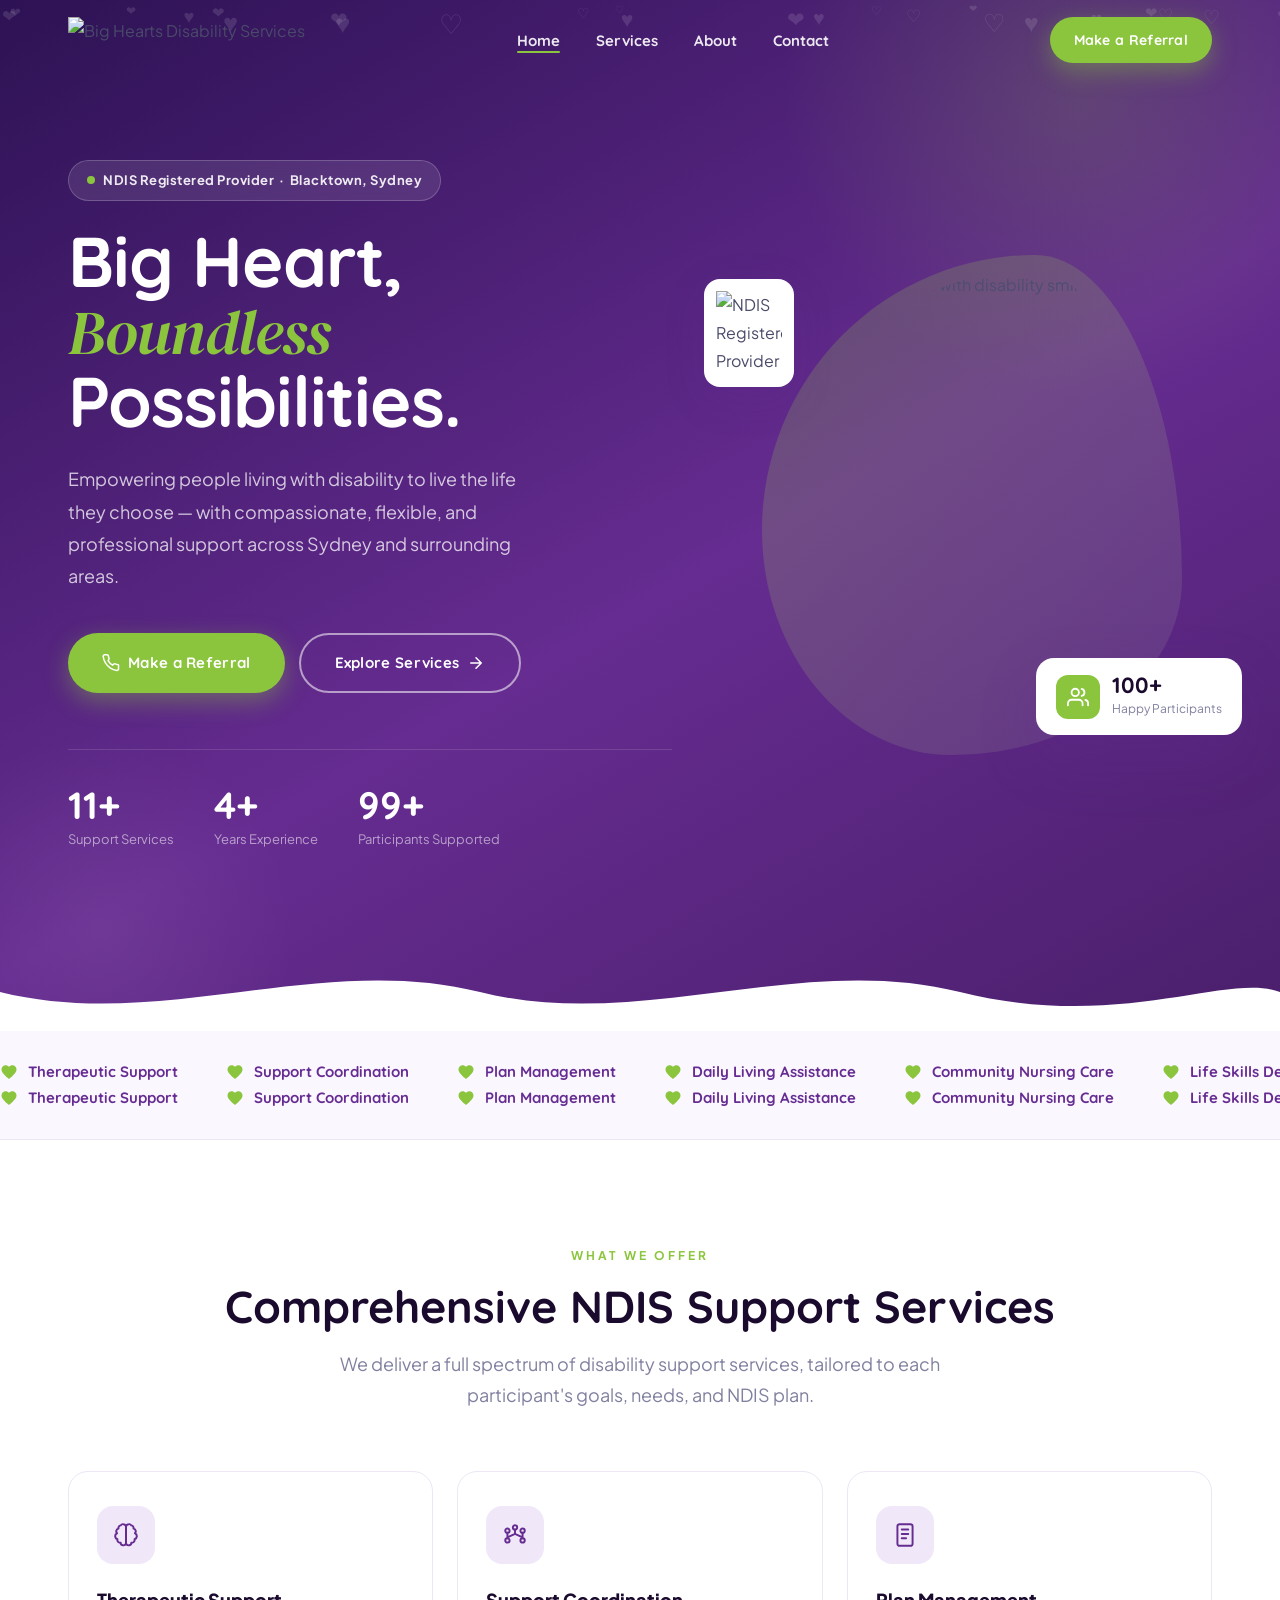
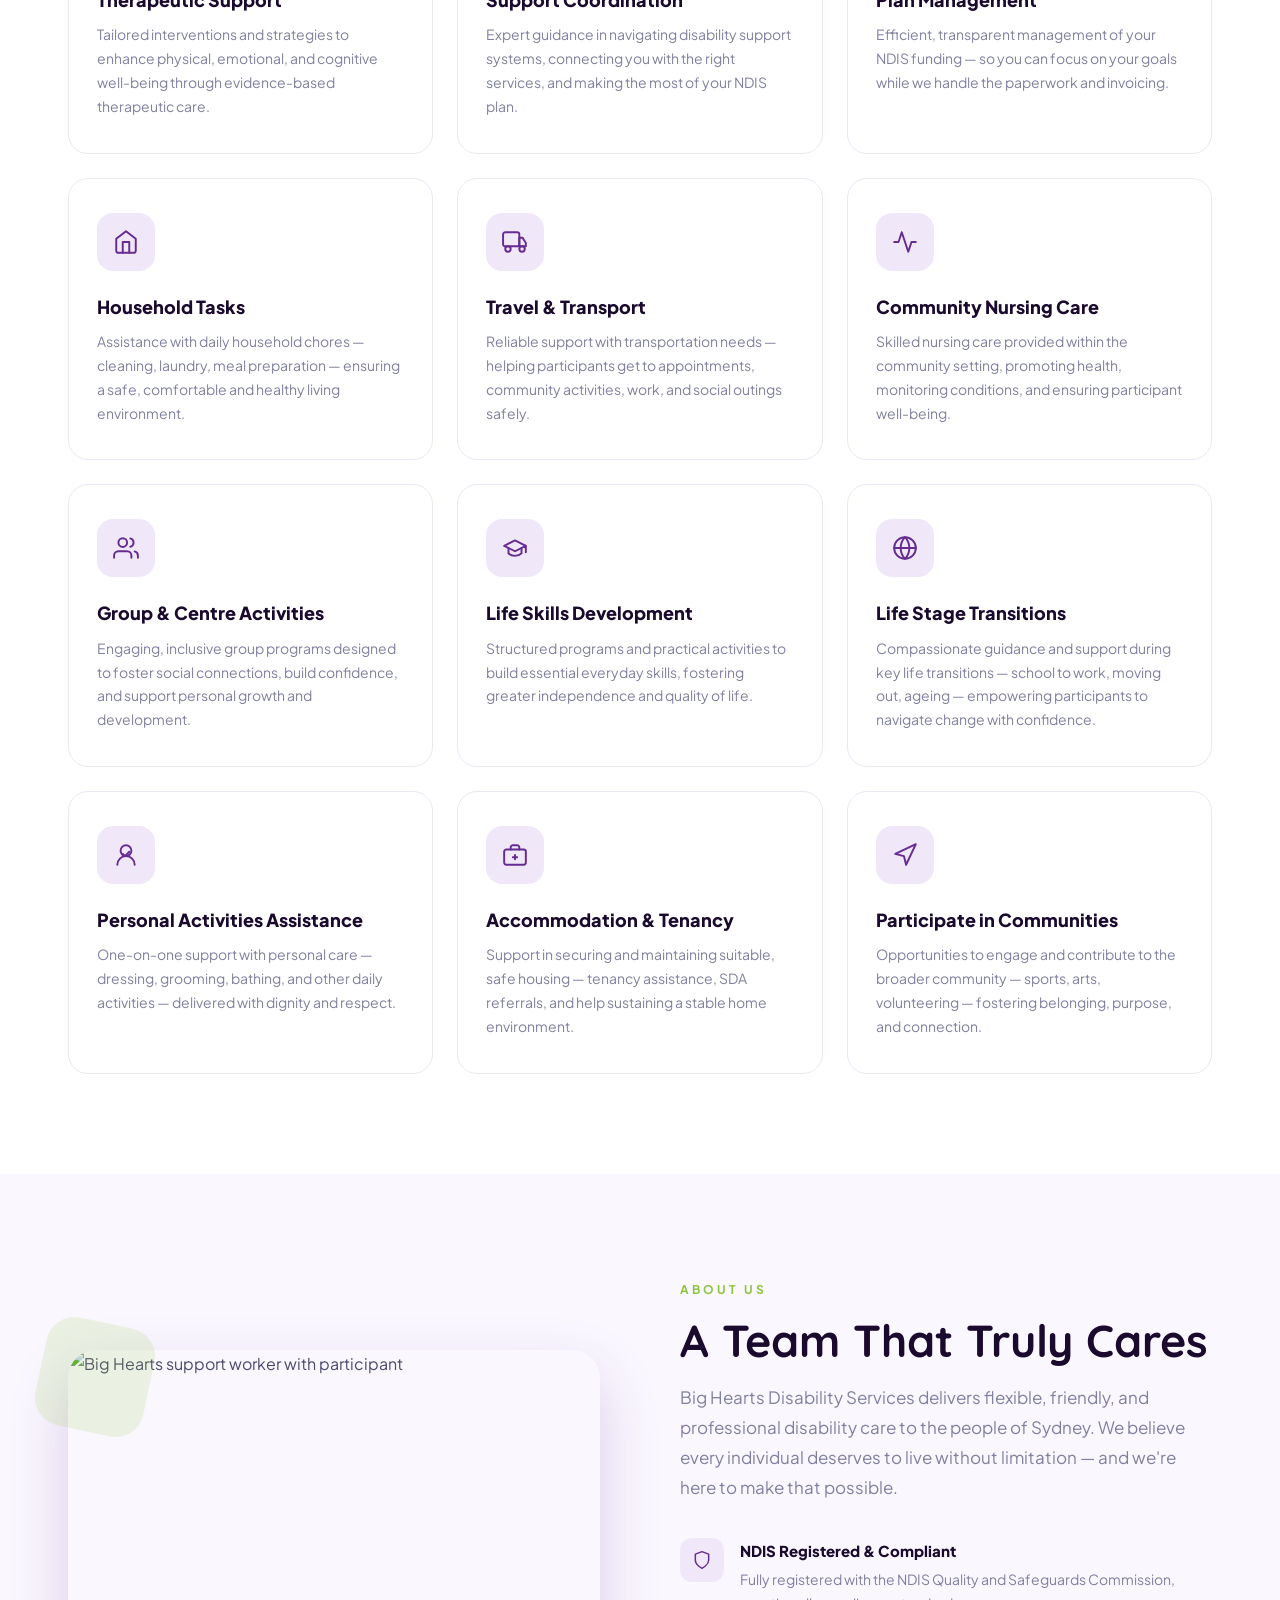
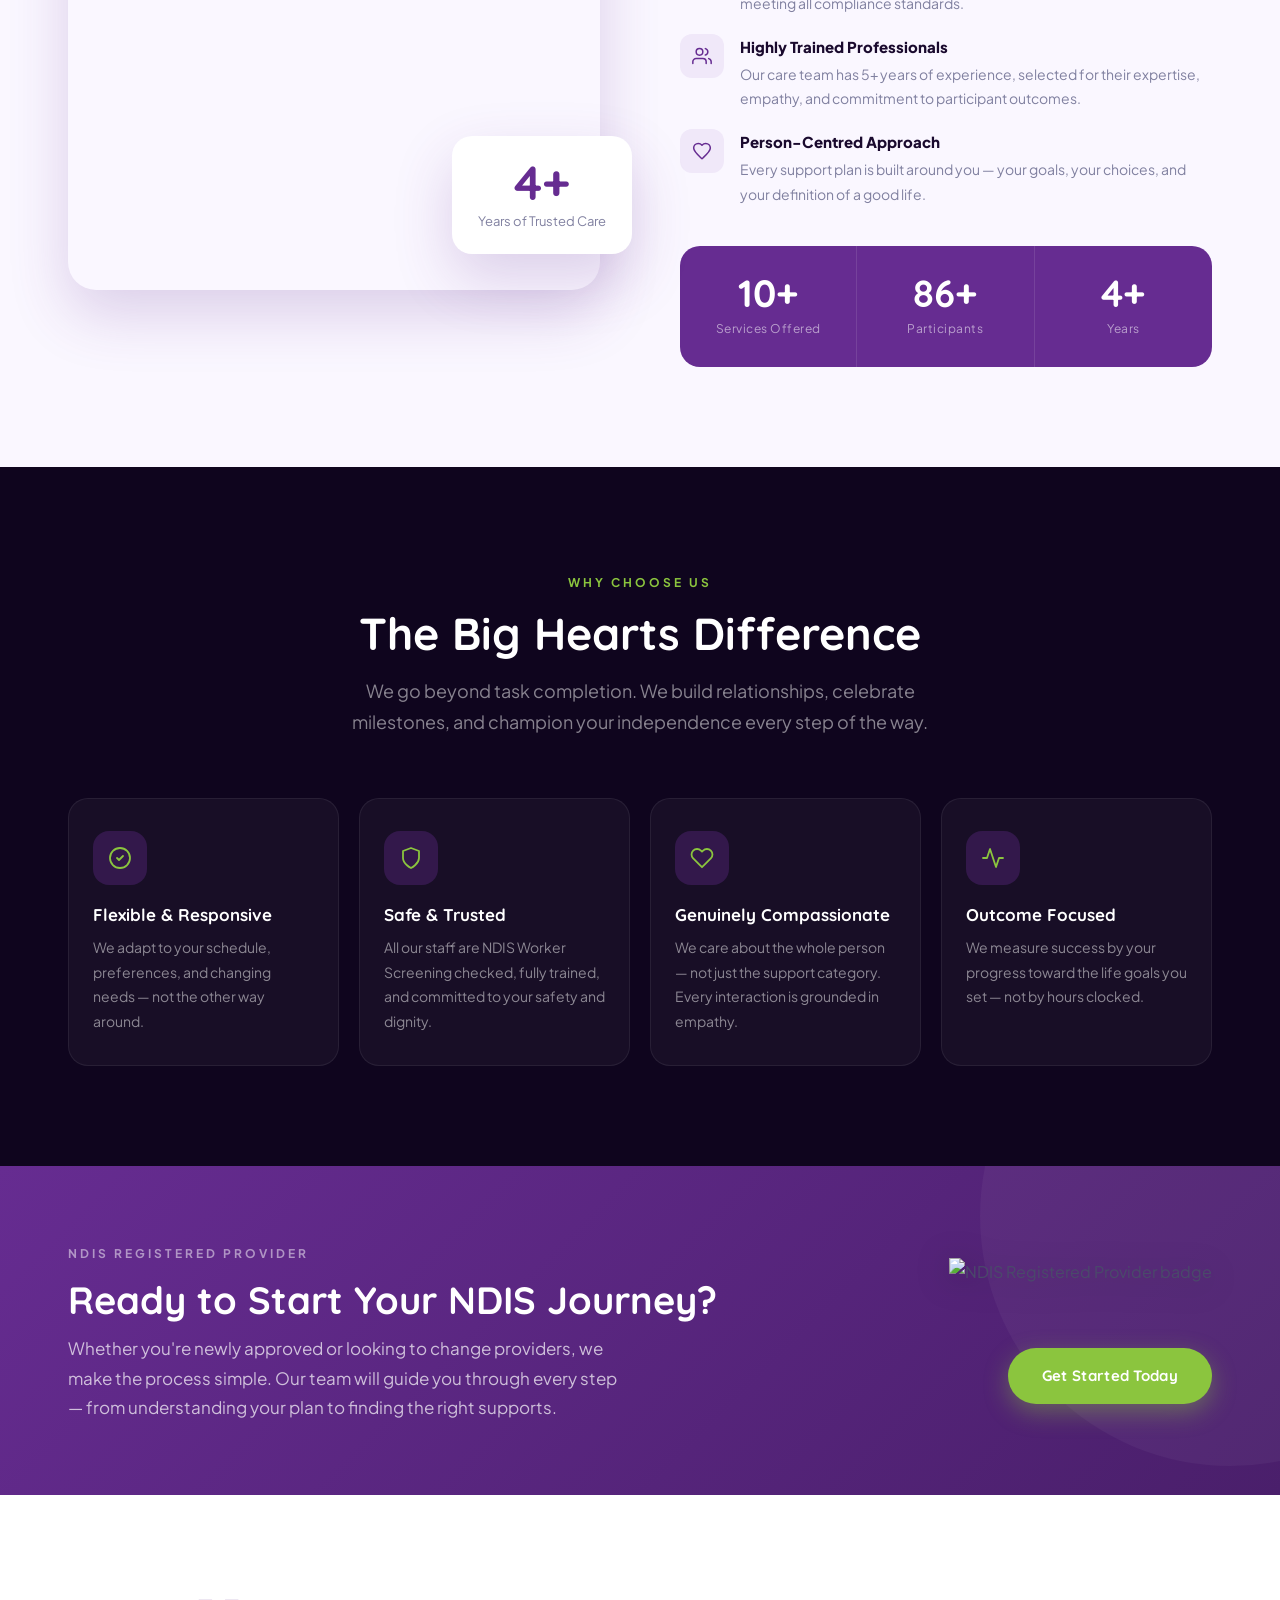
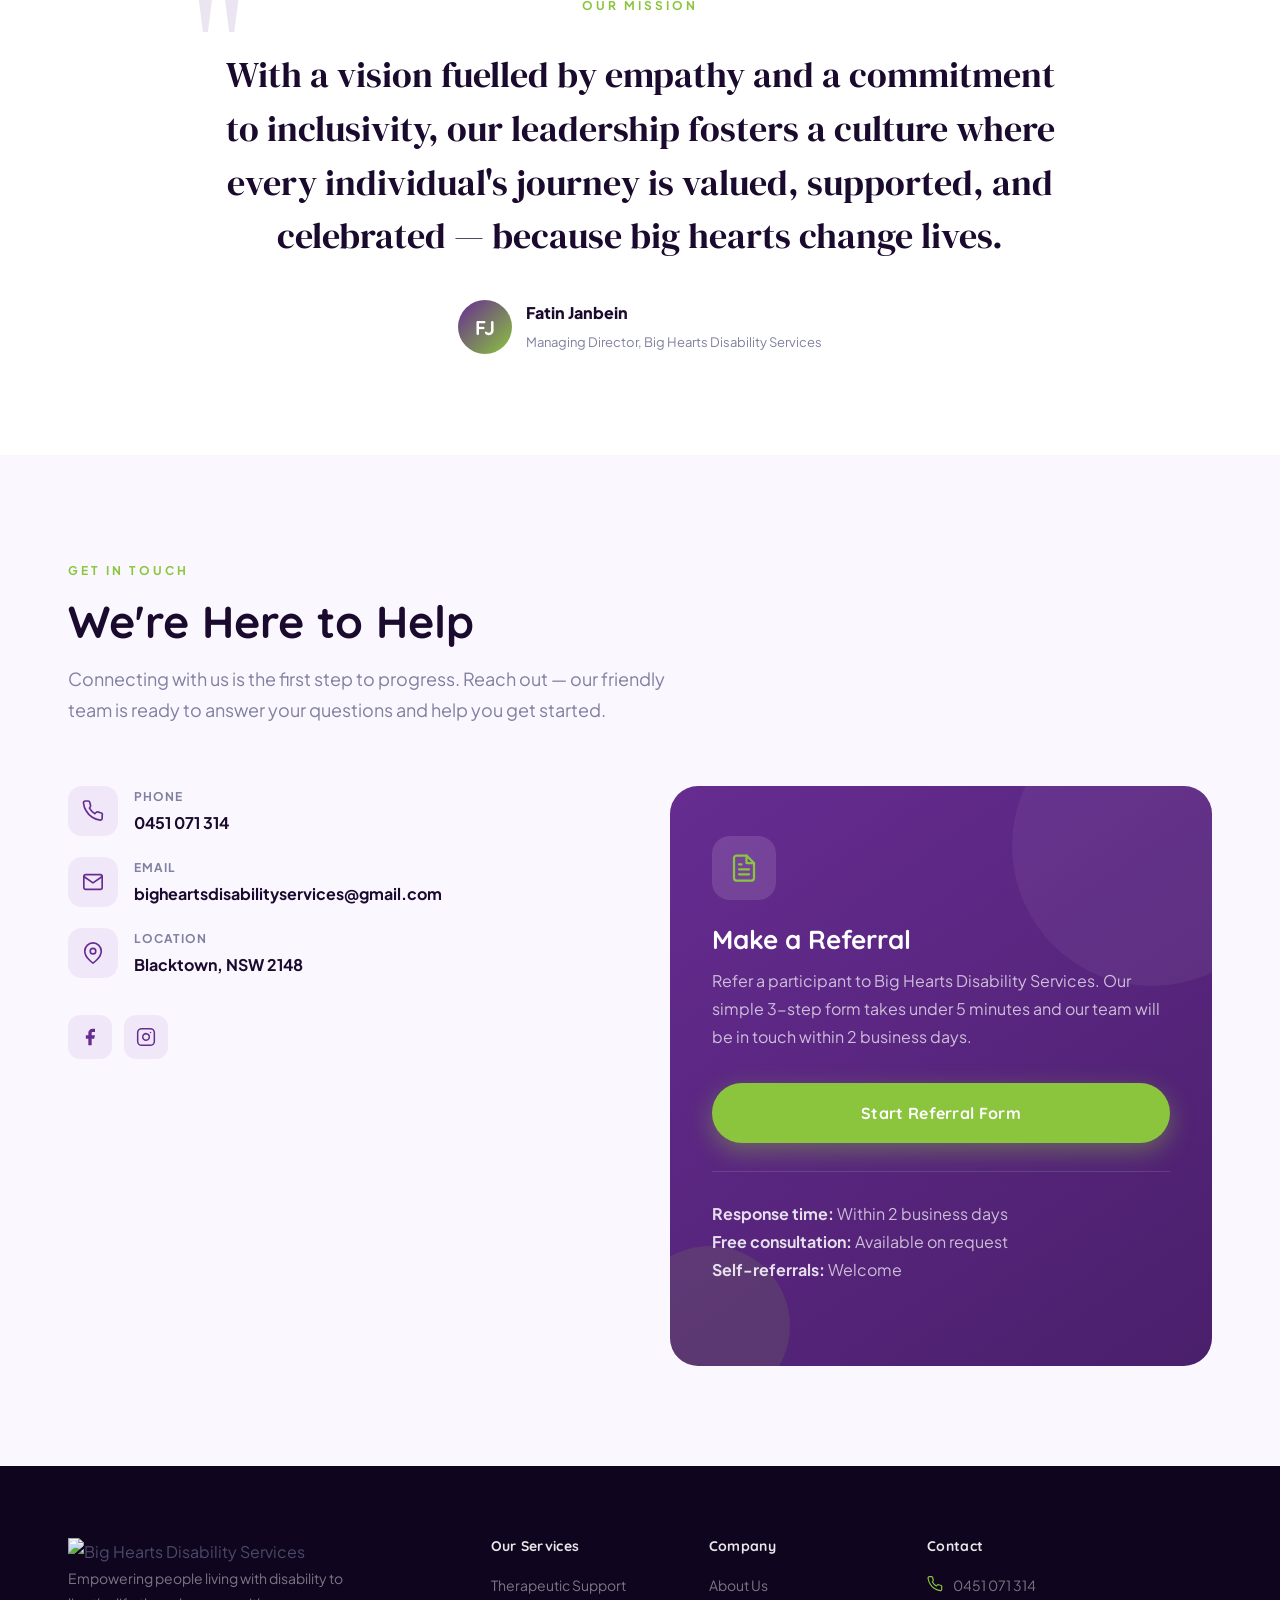
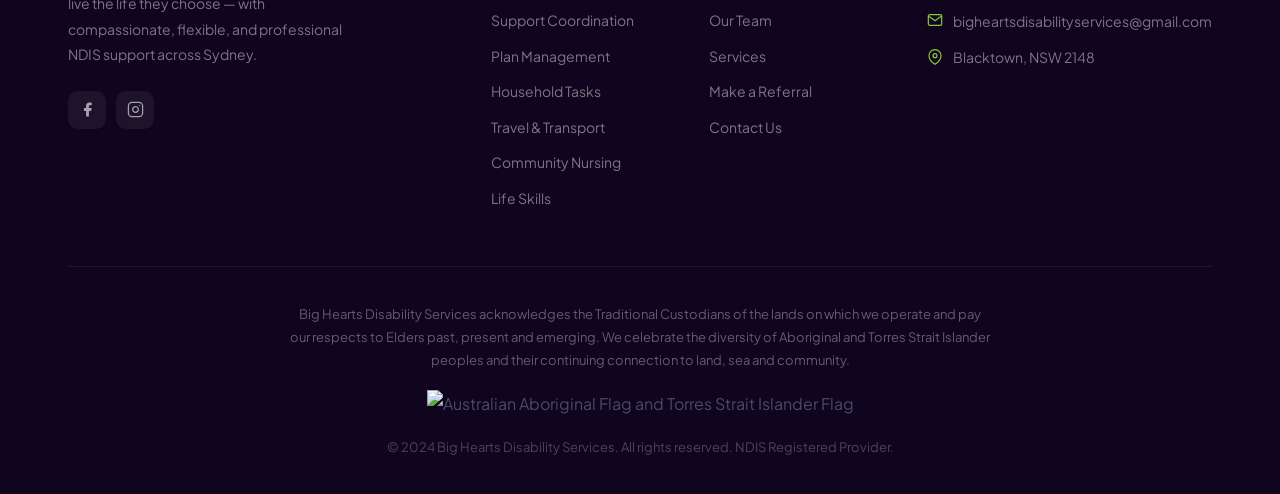
==== index.html @ 37faf355 "Launch Big Hearts Disability Services website Full static site for GitHub Pages: - Homepage with ani" ====
<!DOCTYPE html>
<html lang="en">
<head>
  <meta charset="UTF-8" />
  <meta name="viewport" content="width=device-width, initial-scale=1.0" />
  <meta name="description" content="Big Hearts Disability Services — NDIS registered provider in Blacktown, Sydney. Therapeutic support, plan management, support coordination and more." />
  <title>Big Hearts Disability Services | NDIS Provider Sydney</title>

  <!-- Fonts -->
  <link rel="preconnect" href="https://fonts.googleapis.com" />
  <link rel="preconnect" href="https://fonts.gstatic.com" crossorigin />
  <link href="https://fonts.googleapis.com/css2?family=DM+Serif+Display:ital@0;1&family=Plus+Jakarta+Sans:wght@400;500;600;700;800&family=Quicksand:wght@600;700;800;900&display=swap" rel="stylesheet" />

  <!-- Stylesheet -->
  <link rel="stylesheet" href="css/style.css" />

  <!-- Favicon -->
  <link rel="icon" type="image/png" href="https://bigheartsdisabilityservices.com.au/wp-content/uploads/2024/05/cropped-Big-Hearts-Logo-files-28-32x32.png" />
</head>
<body>

<!-- ═══ NAV ═══ -->
<nav id="mainNav" class="nav" role="navigation" aria-label="Main navigation">
  <div class="nav-inner container">
    <a href="#home" class="nav-logo" aria-label="Big Hearts home">
      <img src="https://bigheartsdisabilityservices.com.au/wp-content/uploads/2024/05/Big-Hearts-Logo-files-36-e1715544242417-1024x268.png"
           alt="Big Hearts Disability Services" />
    </a>
    <ul class="nav-links" role="list">
      <li><a href="#home"     class="nav-link">Home</a></li>
      <li><a href="#services" class="nav-link">Services</a></li>
      <li><a href="#about"    class="nav-link">About</a></li>
      <li><a href="#contact"  class="nav-link">Contact</a></li>
    </ul>
    <a href="referral.html" class="btn btn-green btn-sm nav-cta">Make a Referral</a>
    <button id="navToggle" class="nav-toggle" aria-label="Open menu" aria-expanded="false">
      <span></span><span></span><span></span>
    </button>
  </div>
</nav>

<!-- Mobile menu -->
<div id="mobileMenu" class="mobile-menu" role="dialog" aria-modal="true" aria-label="Mobile navigation">
  <a href="#home"     class="nav-link">Home</a>
  <a href="#services" class="nav-link">Services</a>
  <a href="#about"    class="nav-link">About</a>
  <a href="#contact"  class="nav-link">Contact</a>
  <a href="referral.html" class="btn btn-green">Make a Referral</a>
</div>


<!-- ═══ HERO ═══ -->
<section id="home" class="hero">
  <div id="heroParticles" aria-hidden="true"></div>

  <div class="hero-inner">

    <!-- Left: content -->
    <div class="hero-content">
      <div class="hero-pill">
        <span class="pill-dot"></span>
        NDIS Registered Provider &nbsp;·&nbsp; Blacktown, Sydney
      </div>

      <h1 class="hero-title">
        Big Heart,
        <span class="accent">Boundless</span>
        Possibilities.
      </h1>

      <p class="hero-sub">
        Empowering people living with disability to live the life they choose —
        with compassionate, flexible, and professional support across Sydney and surrounding areas.
      </p>

      <div class="hero-btns">
        <a href="referral.html" class="btn btn-green">
          <svg viewBox="0 0 24 24" fill="none" stroke="currentColor" stroke-width="2" stroke-linecap="round" stroke-linejoin="round" aria-hidden="true"><path d="M22 16.92v3a2 2 0 0 1-2.18 2 19.79 19.79 0 0 1-8.63-3.07A19.5 19.5 0 0 1 4.69 12a19.79 19.79 0 0 1-3.07-8.67A2 2 0 0 1 3.6 1.07h3a2 2 0 0 1 2 1.72 12.84 12.84 0 0 0 .7 2.81 2 2 0 0 1-.45 2.11L8.09 8.91a16 16 0 0 0 6 6l1.27-1.27a2 2 0 0 1 2.11-.45 12.84 12.84 0 0 0 2.81.7A2 2 0 0 1 22 16.92z"/></svg>
          Make a Referral
        </a>
        <a href="#services" class="btn btn-outline">
          Explore Services
          <svg viewBox="0 0 24 24" fill="none" stroke="currentColor" stroke-width="2" stroke-linecap="round" stroke-linejoin="round" aria-hidden="true"><path d="M5 12h14M12 5l7 7-7 7"/></svg>
        </a>
      </div>

      <div class="hero-stats">
        <div class="hero-stat">
          <div class="hero-stat-num"><span data-count="12" data-suffix="+">12+</span></div>
          <div class="hero-stat-lbl">Support Services</div>
        </div>
        <div class="hero-stat">
          <div class="hero-stat-num"><span data-count="5" data-suffix="+">5+</span></div>
          <div class="hero-stat-lbl">Years Experience</div>
        </div>
        <div class="hero-stat">
          <div class="hero-stat-num"><span data-count="100" data-suffix="+">100+</span></div>
          <div class="hero-stat-lbl">Participants Supported</div>
        </div>
      </div>
    </div>

    <!-- Right: visual -->
    <div class="hero-visual" aria-hidden="true">
      <div class="hero-blob-wrap">
        <div class="hero-blob"></div>
        <img class="hero-img"
             src="https://bigheartsdisabilityservices.com.au/wp-content/uploads/2024/05/cute-siblings-with-down-syndrome-2023-11-27-05-28-55-utc-min-683x1024.jpg"
             alt="Young participants with disability smiling" />
      </div>

      <!-- Floating badge: participants -->
      <div class="hero-float-card">
        <div class="hfc-icon">
          <svg viewBox="0 0 24 24" fill="none" stroke="currentColor" stroke-width="2" stroke-linecap="round" stroke-linejoin="round"><path d="M17 21v-2a4 4 0 0 0-4-4H5a4 4 0 0 0-4 4v2"/><circle cx="9" cy="7" r="4"/><path d="M23 21v-2a4 4 0 0 0-3-3.87"/><path d="M16 3.13a4 4 0 0 1 0 7.75"/></svg>
        </div>
        <div>
          <div class="hfc-num">100+</div>
          <div class="hfc-lbl">Happy Participants</div>
        </div>
      </div>

      <!-- NDIS badge -->
      <div class="hero-ndis">
        <img src="https://bigheartsdisabilityservices.com.au/wp-content/uploads/2024/05/920aae29-fc77-4cec-a620-0a052c95d4aa.png"
             alt="NDIS Registered Provider" />
      </div>
    </div>

  </div>

  <!-- Wave -->
  <div class="wave" aria-hidden="true">
    <svg viewBox="0 0 1440 80" fill="#ffffff" xmlns="http://www.w3.org/2000/svg" preserveAspectRatio="none" width="100%" height="80">
      <path d="M0,40 C180,80 360,0 540,40 C720,80 900,0 1080,40 C1260,80 1380,20 1440,40 L1440,80 L0,80 Z"/>
    </svg>
  </div>
</section>


<!-- ═══ MARQUEE ═══ -->
<div class="marquee-strip" aria-hidden="true">
  <div class="marquee-track">
    <span class="marquee-item"><svg viewBox="0 0 24 24" fill="currentColor"><path d="M12 21.35l-1.45-1.32C5.4 15.36 2 12.28 2 8.5 2 5.42 4.42 3 7.5 3c1.74 0 3.41.81 4.5 2.09C13.09 3.81 14.76 3 16.5 3 19.58 3 22 5.42 22 8.5c0 3.78-3.4 6.86-8.55 11.54L12 21.35z"/></svg>Therapeutic Support</span>
    <span class="marquee-item"><svg viewBox="0 0 24 24" fill="currentColor"><path d="M12 21.35l-1.45-1.32C5.4 15.36 2 12.28 2 8.5 2 5.42 4.42 3 7.5 3c1.74 0 3.41.81 4.5 2.09C13.09 3.81 14.76 3 16.5 3 19.58 3 22 5.42 22 8.5c0 3.78-3.4 6.86-8.55 11.54L12 21.35z"/></svg>Support Coordination</span>
    <span class="marquee-item"><svg viewBox="0 0 24 24" fill="currentColor"><path d="M12 21.35l-1.45-1.32C5.4 15.36 2 12.28 2 8.5 2 5.42 4.42 3 7.5 3c1.74 0 3.41.81 4.5 2.09C13.09 3.81 14.76 3 16.5 3 19.58 3 22 5.42 22 8.5c0 3.78-3.4 6.86-8.55 11.54L12 21.35z"/></svg>Plan Management</span>
    <span class="marquee-item"><svg viewBox="0 0 24 24" fill="currentColor"><path d="M12 21.35l-1.45-1.32C5.4 15.36 2 12.28 2 8.5 2 5.42 4.42 3 7.5 3c1.74 0 3.41.81 4.5 2.09C13.09 3.81 14.76 3 16.5 3 19.58 3 22 5.42 22 8.5c0 3.78-3.4 6.86-8.55 11.54L12 21.35z"/></svg>Daily Living Assistance</span>
    <span class="marquee-item"><svg viewBox="0 0 24 24" fill="currentColor"><path d="M12 21.35l-1.45-1.32C5.4 15.36 2 12.28 2 8.5 2 5.42 4.42 3 7.5 3c1.74 0 3.41.81 4.5 2.09C13.09 3.81 14.76 3 16.5 3 19.58 3 22 5.42 22 8.5c0 3.78-3.4 6.86-8.55 11.54L12 21.35z"/></svg>Community Nursing Care</span>
    <span class="marquee-item"><svg viewBox="0 0 24 24" fill="currentColor"><path d="M12 21.35l-1.45-1.32C5.4 15.36 2 12.28 2 8.5 2 5.42 4.42 3 7.5 3c1.74 0 3.41.81 4.5 2.09C13.09 3.81 14.76 3 16.5 3 19.58 3 22 5.42 22 8.5c0 3.78-3.4 6.86-8.55 11.54L12 21.35z"/></svg>Life Skills Development</span>
    <span class="marquee-item"><svg viewBox="0 0 24 24" fill="currentColor"><path d="M12 21.35l-1.45-1.32C5.4 15.36 2 12.28 2 8.5 2 5.42 4.42 3 7.5 3c1.74 0 3.41.81 4.5 2.09C13.09 3.81 14.76 3 16.5 3 19.58 3 22 5.42 22 8.5c0 3.78-3.4 6.86-8.55 11.54L12 21.35z"/></svg>Travel &amp; Transport</span>
    <span class="marquee-item"><svg viewBox="0 0 24 24" fill="currentColor"><path d="M12 21.35l-1.45-1.32C5.4 15.36 2 12.28 2 8.5 2 5.42 4.42 3 7.5 3c1.74 0 3.41.81 4.5 2.09C13.09 3.81 14.76 3 16.5 3 19.58 3 22 5.42 22 8.5c0 3.78-3.4 6.86-8.55 11.54L12 21.35z"/></svg>Community Participation</span>
    <span class="marquee-item"><svg viewBox="0 0 24 24" fill="currentColor"><path d="M12 21.35l-1.45-1.32C5.4 15.36 2 12.28 2 8.5 2 5.42 4.42 3 7.5 3c1.74 0 3.41.81 4.5 2.09C13.09 3.81 14.76 3 16.5 3 19.58 3 22 5.42 22 8.5c0 3.78-3.4 6.86-8.55 11.54L12 21.35z"/></svg>Accommodation Support</span>
    <span class="marquee-item"><svg viewBox="0 0 24 24" fill="currentColor"><path d="M12 21.35l-1.45-1.32C5.4 15.36 2 12.28 2 8.5 2 5.42 4.42 3 7.5 3c1.74 0 3.41.81 4.5 2.09C13.09 3.81 14.76 3 16.5 3 19.58 3 22 5.42 22 8.5c0 3.78-3.4 6.86-8.55 11.54L12 21.35z"/></svg>Group Activities</span>
  </div>
</div>


<!-- ═══ SERVICES ═══ -->
<section id="services" class="services-section">
  <div class="container">
    <div class="section-head center reveal">
      <span class="lbl">What We Offer</span>
      <h2>Comprehensive NDIS Support Services</h2>
      <p>We deliver a full spectrum of disability support services, tailored to each participant's goals, needs, and NDIS plan.</p>
    </div>

    <div class="services-grid">

      <!-- 1 -->
      <div class="svc-card reveal d1">
        <div class="svc-card-top"></div>
        <div class="svc-icon">
          <svg viewBox="0 0 24 24" fill="none" stroke="currentColor" stroke-width="1.8" stroke-linecap="round" stroke-linejoin="round">
            <path d="M9.5 2A2.5 2.5 0 0 1 12 4.5v15a2.5 2.5 0 0 1-4.96-.46 2.5 2.5 0 0 1-2.96-3.08 3 3 0 0 1-.34-5.58 2.5 2.5 0 0 1 1.32-4.24 2.5 2.5 0 0 1 1.98-3A2.5 2.5 0 0 1 9.5 2Z"/>
            <path d="M14.5 2A2.5 2.5 0 0 0 12 4.5v15a2.5 2.5 0 0 0 4.96-.46 2.5 2.5 0 0 0 2.96-3.08 3 3 0 0 0 .34-5.58 2.5 2.5 0 0 0-1.32-4.24 2.5 2.5 0 0 0-1.98-3A2.5 2.5 0 0 0 14.5 2Z"/>
          </svg>
        </div>
        <div class="svc-title">Therapeutic Support</div>
        <p class="svc-desc">Tailored interventions and strategies to enhance physical, emotional, and cognitive well-being through evidence-based therapeutic care.</p>
      </div>

      <!-- 2 -->
      <div class="svc-card reveal d2">
        <div class="svc-card-top"></div>
        <div class="svc-icon">
          <svg viewBox="0 0 24 24" fill="none" stroke="currentColor" stroke-width="1.8" stroke-linecap="round" stroke-linejoin="round">
            <circle cx="12" cy="5" r="2"/><circle cx="19" cy="8" r="2"/><circle cx="5" cy="8" r="2"/>
            <circle cx="19" cy="17" r="2"/><circle cx="5" cy="17" r="2"/>
            <path d="M12 7v4m0 0-5.5 2.5M12 11l5.5 2.5M5 10v5M19 10v5"/>
          </svg>
        </div>
        <div class="svc-title">Support Coordination</div>
        <p class="svc-desc">Expert guidance in navigating disability support systems, connecting you with the right services, and making the most of your NDIS plan.</p>
      </div>

      <!-- 3 -->
      <div class="svc-card reveal d3">
        <div class="svc-card-top"></div>
        <div class="svc-icon">
          <svg viewBox="0 0 24 24" fill="none" stroke="currentColor" stroke-width="1.8" stroke-linecap="round" stroke-linejoin="round">
            <rect x="5" y="2" width="14" height="20" rx="2"/><path d="M9 7h6M9 11h6M9 15h4"/>
          </svg>
        </div>
        <div class="svc-title">Plan Management</div>
        <p class="svc-desc">Efficient, transparent management of your NDIS funding — so you can focus on your goals while we handle the paperwork and invoicing.</p>
      </div>

      <!-- 4 -->
      <div class="svc-card reveal d1">
        <div class="svc-card-top"></div>
        <div class="svc-icon">
          <svg viewBox="0 0 24 24" fill="none" stroke="currentColor" stroke-width="1.8" stroke-linecap="round" stroke-linejoin="round">
            <path d="m3 9 9-7 9 7v11a2 2 0 0 1-2 2H5a2 2 0 0 1-2-2z"/><polyline points="9 22 9 12 15 12 15 22"/>
          </svg>
        </div>
        <div class="svc-title">Household Tasks</div>
        <p class="svc-desc">Assistance with daily household chores — cleaning, laundry, meal preparation — ensuring a safe, comfortable and healthy living environment.</p>
      </div>

      <!-- 5 -->
      <div class="svc-card reveal d2">
        <div class="svc-card-top"></div>
        <div class="svc-icon">
          <svg viewBox="0 0 24 24" fill="none" stroke="currentColor" stroke-width="1.8" stroke-linecap="round" stroke-linejoin="round">
            <rect x="1" y="3" width="15" height="13" rx="2"/><path d="M16 8h3l3 5v3h-6V8Z"/><circle cx="5.5" cy="18.5" r="2.5"/><circle cx="18.5" cy="18.5" r="2.5"/>
          </svg>
        </div>
        <div class="svc-title">Travel &amp; Transport</div>
        <p class="svc-desc">Reliable support with transportation needs — helping participants get to appointments, community activities, work, and social outings safely.</p>
      </div>

      <!-- 6 -->
      <div class="svc-card reveal d3">
        <div class="svc-card-top"></div>
        <div class="svc-icon">
          <svg viewBox="0 0 24 24" fill="none" stroke="currentColor" stroke-width="1.8" stroke-linecap="round" stroke-linejoin="round">
            <path d="M22 12h-4l-3 9L9 3l-3 9H2"/>
          </svg>
        </div>
        <div class="svc-title">Community Nursing Care</div>
        <p class="svc-desc">Skilled nursing care provided within the community setting, promoting health, monitoring conditions, and ensuring participant well-being.</p>
      </div>

      <!-- 7 -->
      <div class="svc-card reveal d1">
        <div class="svc-card-top"></div>
        <div class="svc-icon">
          <svg viewBox="0 0 24 24" fill="none" stroke="currentColor" stroke-width="1.8" stroke-linecap="round" stroke-linejoin="round">
            <path d="M17 21v-2a4 4 0 0 0-4-4H5a4 4 0 0 0-4 4v2"/><circle cx="9" cy="7" r="4"/><path d="M23 21v-2a4 4 0 0 0-3-3.87M16 3.13a4 4 0 0 1 0 7.75"/>
          </svg>
        </div>
        <div class="svc-title">Group &amp; Centre Activities</div>
        <p class="svc-desc">Engaging, inclusive group programs designed to foster social connections, build confidence, and support personal growth and development.</p>
      </div>

      <!-- 8 -->
      <div class="svc-card reveal d2">
        <div class="svc-card-top"></div>
        <div class="svc-icon">
          <svg viewBox="0 0 24 24" fill="none" stroke="currentColor" stroke-width="1.8" stroke-linecap="round" stroke-linejoin="round">
            <path d="M22 10v6M2 10l10-5 10 5-10 5z"/><path d="M6 12v5c3 3 9 3 12 0v-5"/>
          </svg>
        </div>
        <div class="svc-title">Life Skills Development</div>
        <p class="svc-desc">Structured programs and practical activities to build essential everyday skills, fostering greater independence and quality of life.</p>
      </div>

      <!-- 9 -->
      <div class="svc-card reveal d3">
        <div class="svc-card-top"></div>
        <div class="svc-icon">
          <svg viewBox="0 0 24 24" fill="none" stroke="currentColor" stroke-width="1.8" stroke-linecap="round" stroke-linejoin="round">
            <circle cx="12" cy="12" r="10"/><path d="M12 2a14.5 14.5 0 0 0 0 20 14.5 14.5 0 0 0 0-20"/><path d="M2 12h20"/>
          </svg>
        </div>
        <div class="svc-title">Life Stage Transitions</div>
        <p class="svc-desc">Compassionate guidance and support during key life transitions — school to work, moving out, ageing — empowering participants to navigate change with confidence.</p>
      </div>

      <!-- 10 -->
      <div class="svc-card reveal d1">
        <div class="svc-card-top"></div>
        <div class="svc-icon">
          <svg viewBox="0 0 24 24" fill="none" stroke="currentColor" stroke-width="1.8" stroke-linecap="round" stroke-linejoin="round">
            <circle cx="12" cy="8" r="5"/><path d="M20 21a8 8 0 1 0-16 0"/>
            <path d="m9 11 2 2 4-4"/>
          </svg>
        </div>
        <div class="svc-title">Personal Activities Assistance</div>
        <p class="svc-desc">One-on-one support with personal care — dressing, grooming, bathing, and other daily activities — delivered with dignity and respect.</p>
      </div>

      <!-- 11 -->
      <div class="svc-card reveal d2">
        <div class="svc-card-top"></div>
        <div class="svc-icon">
          <svg viewBox="0 0 24 24" fill="none" stroke="currentColor" stroke-width="1.8" stroke-linecap="round" stroke-linejoin="round">
            <rect x="2" y="7" width="20" height="14" rx="2"/><path d="M16 7V5a2 2 0 0 0-2-2h-4a2 2 0 0 0-2 2v2"/>
            <line x1="12" y1="12" x2="12" y2="16"/><line x1="10" y1="14" x2="14" y2="14"/>
          </svg>
        </div>
        <div class="svc-title">Accommodation &amp; Tenancy</div>
        <p class="svc-desc">Support in securing and maintaining suitable, safe housing — tenancy assistance, SDA referrals, and help sustaining a stable home environment.</p>
      </div>

      <!-- 12 -->
      <div class="svc-card reveal d3">
        <div class="svc-card-top"></div>
        <div class="svc-icon">
          <svg viewBox="0 0 24 24" fill="none" stroke="currentColor" stroke-width="1.8" stroke-linecap="round" stroke-linejoin="round">
            <path d="M3 11l19-9-9 19-2-8-8-2z"/>
          </svg>
        </div>
        <div class="svc-title">Participate in Communities</div>
        <p class="svc-desc">Opportunities to engage and contribute to the broader community — sports, arts, volunteering — fostering belonging, purpose, and connection.</p>
      </div>

    </div><!-- /services-grid -->
  </div>
</section>


<!-- ═══ ABOUT ═══ -->
<section id="about" class="about-section">
  <div class="container">
    <div class="about-inner">

      <!-- Visual -->
      <div class="about-visual reveal">
        <div class="about-bg-shape"></div>
        <img class="about-img"
             src="https://bigheartsdisabilityservices.com.au/wp-content/uploads/2024/05/AdobeStock_214509991_2-1.jpg"
             alt="Big Hearts support worker with participant" />
        <div class="about-float-card">
          <div class="afc-num"><span data-count="5" data-suffix="+">5+</span></div>
          <div class="afc-lbl">Years of Trusted Care</div>
        </div>
      </div>

      <!-- Content -->
      <div class="about-content reveal d2">
        <span class="lbl">About Us</span>
        <h2>A Team That Truly Cares</h2>
        <p>Big Hearts Disability Services delivers flexible, friendly, and professional disability care to the people of Sydney. We believe every individual deserves to live without limitation — and we're here to make that possible.</p>

        <div class="about-vals">
          <div class="aval">
            <div class="aval-icon">
              <svg viewBox="0 0 24 24" fill="none" stroke="currentColor" stroke-width="1.8" stroke-linecap="round" stroke-linejoin="round"><path d="M12 22s8-4 8-10V5l-8-3-8 3v7c0 6 8 10 8 10z"/></svg>
            </div>
            <div class="aval-body">
              <strong class="aval-title">NDIS Registered &amp; Compliant</strong>
              <p class="aval-text">Fully registered with the NDIS Quality and Safeguards Commission, meeting all compliance standards.</p>
            </div>
          </div>
          <div class="aval">
            <div class="aval-icon">
              <svg viewBox="0 0 24 24" fill="none" stroke="currentColor" stroke-width="1.8" stroke-linecap="round" stroke-linejoin="round"><path d="M17 21v-2a4 4 0 0 0-4-4H5a4 4 0 0 0-4 4v2"/><circle cx="9" cy="7" r="4"/><path d="M23 21v-2a4 4 0 0 0-3-3.87M16 3.13a4 4 0 0 1 0 7.75"/></svg>
            </div>
            <div class="aval-body">
              <strong class="aval-title">Highly Trained Professionals</strong>
              <p class="aval-text">Our care team has 5+ years of experience, selected for their expertise, empathy, and commitment to participant outcomes.</p>
            </div>
          </div>
          <div class="aval">
            <div class="aval-icon">
              <svg viewBox="0 0 24 24" fill="none" stroke="currentColor" stroke-width="1.8" stroke-linecap="round" stroke-linejoin="round"><path d="M12 21.35l-1.45-1.32C5.4 15.36 2 12.28 2 8.5 2 5.42 4.42 3 7.5 3c1.74 0 3.41.81 4.5 2.09C13.09 3.81 14.76 3 16.5 3 19.58 3 22 5.42 22 8.5c0 3.78-3.4 6.86-8.55 11.54L12 21.35z"/></svg>
            </div>
            <div class="aval-body">
              <strong class="aval-title">Person-Centred Approach</strong>
              <p class="aval-text">Every support plan is built around you — your goals, your choices, and your definition of a good life.</p>
            </div>
          </div>
        </div>

        <div class="stats-bar">
          <div class="stat-item">
            <div class="stat-num"><span data-count="12" data-suffix="+">12+</span></div>
            <div class="stat-lbl">Services Offered</div>
          </div>
          <div class="stat-item">
            <div class="stat-num"><span data-count="100" data-suffix="+">100+</span></div>
            <div class="stat-lbl">Participants</div>
          </div>
          <div class="stat-item">
            <div class="stat-num"><span data-count="5" data-suffix="+">5+</span></div>
            <div class="stat-lbl">Years</div>
          </div>
        </div>
      </div>

    </div>
  </div>
</section>


<!-- ═══ WHY US ═══ -->
<section class="why-section">
  <div class="container">
    <div class="section-head center reveal">
      <span class="lbl">Why Choose Us</span>
      <h2>The Big Hearts Difference</h2>
      <p>We go beyond task completion. We build relationships, celebrate milestones, and champion your independence every step of the way.</p>
    </div>

    <div class="why-grid">
      <div class="why-card reveal d1">
        <div class="why-icon">
          <svg viewBox="0 0 24 24" fill="none" stroke="currentColor" stroke-width="1.8" stroke-linecap="round" stroke-linejoin="round"><circle cx="12" cy="12" r="10"/><path d="m9 12 2 2 4-4"/></svg>
        </div>
        <h3>Flexible &amp; Responsive</h3>
        <p>We adapt to your schedule, preferences, and changing needs — not the other way around.</p>
      </div>
      <div class="why-card reveal d2">
        <div class="why-icon">
          <svg viewBox="0 0 24 24" fill="none" stroke="currentColor" stroke-width="1.8" stroke-linecap="round" stroke-linejoin="round"><path d="M12 22s8-4 8-10V5l-8-3-8 3v7c0 6 8 10 8 10z"/></svg>
        </div>
        <h3>Safe &amp; Trusted</h3>
        <p>All our staff are NDIS Worker Screening checked, fully trained, and committed to your safety and dignity.</p>
      </div>
      <div class="why-card reveal d3">
        <div class="why-icon">
          <svg viewBox="0 0 24 24" fill="none" stroke="currentColor" stroke-width="1.8" stroke-linecap="round" stroke-linejoin="round"><path d="M20.84 4.61a5.5 5.5 0 0 0-7.78 0L12 5.67l-1.06-1.06a5.5 5.5 0 0 0-7.78 7.78l1.06 1.06L12 21.23l7.78-7.78 1.06-1.06a5.5 5.5 0 0 0 0-7.78z"/></svg>
        </div>
        <h3>Genuinely Compassionate</h3>
        <p>We care about the whole person — not just the support category. Every interaction is grounded in empathy.</p>
      </div>
      <div class="why-card reveal d4">
        <div class="why-icon">
          <svg viewBox="0 0 24 24" fill="none" stroke="currentColor" stroke-width="1.8" stroke-linecap="round" stroke-linejoin="round"><path d="M22 12h-4l-3 9L9 3l-3 9H2"/></svg>
        </div>
        <h3>Outcome Focused</h3>
        <p>We measure success by your progress toward the life goals you set — not by hours clocked.</p>
      </div>
    </div>
  </div>
</section>


<!-- ═══ NDIS BANNER ═══ -->
<div class="ndis-banner">
  <div class="container">
    <div class="ndis-inner">
      <div class="ndis-text reveal">
        <span class="lbl" style="color:rgba(255,255,255,0.5)">NDIS Registered Provider</span>
        <h2>Ready to Start Your NDIS Journey?</h2>
        <p>Whether you're newly approved or looking to change providers, we make the process simple. Our team will guide you through every step — from understanding your plan to finding the right supports.</p>
      </div>
      <div class="ndis-right reveal d3">
        <img class="ndis-badge-img"
             src="https://bigheartsdisabilityservices.com.au/wp-content/uploads/2024/05/920aae29-fc77-4cec-a620-0a052c95d4aa.png"
             alt="NDIS Registered Provider badge" />
        <a href="referral.html" class="btn btn-green">Get Started Today</a>
      </div>
    </div>
  </div>
</div>


<!-- ═══ QUOTE ═══ -->
<section class="quote-section">
  <div class="container">
    <div class="quote-wrap reveal">
      <span class="lbl" style="display:block;text-align:center;margin-bottom:32px">Our Mission</span>
      <div class="quote-mark" aria-hidden="true">"</div>
      <p class="quote-text">
        With a vision fuelled by empathy and a commitment to inclusivity, our leadership fosters a culture where every individual's journey is valued, supported, and celebrated — because big hearts change lives.
      </p>
      <div class="quote-author">
        <div class="q-avatar" aria-hidden="true">FJ</div>
        <div>
          <span class="q-name">Fatin Janbein</span>
          <span class="q-role">Managing Director, Big Hearts Disability Services</span>
        </div>
      </div>
    </div>
  </div>
</section>


<!-- ═══ CONTACT ═══ -->
<section id="contact" class="contact-section">
  <div class="container">
    <div class="section-head reveal">
      <span class="lbl">Get In Touch</span>
      <h2>We're Here to Help</h2>
      <p>Connecting with us is the first step to progress. Reach out — our friendly team is ready to answer your questions and help you get started.</p>
    </div>

    <div class="contact-inner">

      <!-- Left: details -->
      <div class="reveal">
        <div class="contact-items">
          <div class="citem">
            <div class="citem-icon">
              <svg viewBox="0 0 24 24" fill="none" stroke="currentColor" stroke-width="1.8" stroke-linecap="round" stroke-linejoin="round"><path d="M22 16.92v3a2 2 0 0 1-2.18 2 19.79 19.79 0 0 1-8.63-3.07A19.5 19.5 0 0 1 4.69 12a19.79 19.79 0 0 1-3.07-8.67A2 2 0 0 1 3.6 1.07h3a2 2 0 0 1 2 1.72 12.84 12.84 0 0 0 .7 2.81 2 2 0 0 1-.45 2.11L8.09 8.91a16 16 0 0 0 6 6l1.27-1.27a2 2 0 0 1 2.11-.45 12.84 12.84 0 0 0 2.81.7A2 2 0 0 1 22 16.92z"/></svg>
            </div>
            <div>
              <span class="citem-lbl">Phone</span>
              <a href="tel:0451071314" class="citem-val">0451 071 314</a>
            </div>
          </div>
          <div class="citem">
            <div class="citem-icon">
              <svg viewBox="0 0 24 24" fill="none" stroke="currentColor" stroke-width="1.8" stroke-linecap="round" stroke-linejoin="round"><path d="M4 4h16c1.1 0 2 .9 2 2v12c0 1.1-.9 2-2 2H4c-1.1 0-2-.9-2-2V6c0-1.1.9-2 2-2z"/><polyline points="22,6 12,13 2,6"/></svg>
            </div>
            <div>
              <span class="citem-lbl">Email</span>
              <a href="mailto:bigheartsdisabilityservices@gmail.com" class="citem-val">bigheartsdisabilityservices@gmail.com</a>
            </div>
          </div>
          <div class="citem">
            <div class="citem-icon">
              <svg viewBox="0 0 24 24" fill="none" stroke="currentColor" stroke-width="1.8" stroke-linecap="round" stroke-linejoin="round"><path d="M21 10c0 7-9 13-9 13s-9-6-9-13a9 9 0 0 1 18 0z"/><circle cx="12" cy="10" r="3"/></svg>
            </div>
            <div>
              <span class="citem-lbl">Location</span>
              <span class="citem-val">Blacktown, NSW 2148</span>
            </div>
          </div>
        </div>

        <div class="contact-socials">
          <a href="https://www.facebook.com/profile.php?id=61550624227070" target="_blank" rel="noopener" class="csocial" aria-label="Facebook">
            <svg viewBox="0 0 24 24" fill="currentColor"><path d="M18 2h-3a5 5 0 0 0-5 5v3H7v4h3v8h4v-8h3l1-4h-4V7a1 1 0 0 1 1-1h3z"/></svg>
          </a>
          <a href="https://www.instagram.com/bigheartsdisability" target="_blank" rel="noopener" class="csocial" aria-label="Instagram">
            <svg viewBox="0 0 24 24" fill="none" stroke="currentColor" stroke-width="1.8" stroke-linecap="round" stroke-linejoin="round"><rect x="2" y="2" width="20" height="20" rx="5"/><path d="M16 11.37A4 4 0 1 1 12.63 8 4 4 0 0 1 16 11.37z"/><line x1="17.5" y1="6.5" x2="17.51" y2="6.5"/></svg>
          </a>
        </div>
      </div>

      <!-- Right: referral card -->
      <div class="referral-card reveal d2">
        <div class="rc-icon">
          <svg viewBox="0 0 24 24" fill="none" stroke="currentColor" stroke-width="1.8" stroke-linecap="round" stroke-linejoin="round"><path d="M14 2H6a2 2 0 0 0-2 2v16a2 2 0 0 0 2 2h12a2 2 0 0 0 2-2V8z"/><polyline points="14 2 14 8 20 8"/><line x1="16" y1="13" x2="8" y2="13"/><line x1="16" y1="17" x2="8" y2="17"/><polyline points="10 9 9 9 8 9"/></svg>
        </div>
        <h3>Make a Referral</h3>
        <p>Refer a participant to Big Hearts Disability Services. Our simple 3-step form takes under 5 minutes and our team will be in touch within 2 business days.</p>
        <a href="referral.html" class="btn btn-green">Start Referral Form</a>
        <hr class="rc-divider" />
        <p class="rc-detail">
          <strong>Response time:</strong> Within 2 business days<br/>
          <strong>Free consultation:</strong> Available on request<br/>
          <strong>Self-referrals:</strong> Welcome
        </p>
      </div>

    </div>
  </div>
</section>


<!-- ═══ FOOTER ═══ -->
<footer class="footer" role="contentinfo">
  <div class="container">
    <div class="footer-top">

      <!-- Brand col -->
      <div class="footer-brand">
        <img src="https://bigheartsdisabilityservices.com.au/wp-content/uploads/2024/05/Big-Hearts-Logo-files-35-e1715543259480.png"
             alt="Big Hearts Disability Services" />
        <p class="footer-about">Empowering people living with disability to live the life they choose — with compassionate, flexible, and professional NDIS support across Sydney.</p>
        <div class="footer-socials">
          <a href="https://www.facebook.com/profile.php?id=61550624227070" target="_blank" rel="noopener" class="fsoc" aria-label="Facebook">
            <svg viewBox="0 0 24 24" fill="currentColor"><path d="M18 2h-3a5 5 0 0 0-5 5v3H7v4h3v8h4v-8h3l1-4h-4V7a1 1 0 0 1 1-1h3z"/></svg>
          </a>
          <a href="https://www.instagram.com/bigheartsdisability" target="_blank" rel="noopener" class="fsoc" aria-label="Instagram">
            <svg viewBox="0 0 24 24" fill="none" stroke="currentColor" stroke-width="1.8" stroke-linecap="round" stroke-linejoin="round"><rect x="2" y="2" width="20" height="20" rx="5"/><path d="M16 11.37A4 4 0 1 1 12.63 8 4 4 0 0 1 16 11.37z"/><line x1="17.5" y1="6.5" x2="17.51" y2="6.5"/></svg>
          </a>
        </div>
      </div>

      <!-- Services col -->
      <div class="footer-col">
        <h4>Our Services</h4>
        <div class="footer-links">
          <a href="#services">Therapeutic Support</a>
          <a href="#services">Support Coordination</a>
          <a href="#services">Plan Management</a>
          <a href="#services">Household Tasks</a>
          <a href="#services">Travel &amp; Transport</a>
          <a href="#services">Community Nursing</a>
          <a href="#services">Life Skills</a>
        </div>
      </div>

      <!-- Company col -->
      <div class="footer-col">
        <h4>Company</h4>
        <div class="footer-links">
          <a href="#about">About Us</a>
          <a href="#about">Our Team</a>
          <a href="#services">Services</a>
          <a href="referral.html">Make a Referral</a>
          <a href="#contact">Contact Us</a>
        </div>
      </div>

      <!-- Contact col -->
      <div class="footer-col">
        <h4>Contact</h4>
        <div class="footer-contact-item">
          <svg viewBox="0 0 24 24" fill="none" stroke="currentColor" stroke-width="1.8" stroke-linecap="round" stroke-linejoin="round"><path d="M22 16.92v3a2 2 0 0 1-2.18 2 19.79 19.79 0 0 1-8.63-3.07A19.5 19.5 0 0 1 4.69 12a19.79 19.79 0 0 1-3.07-8.67A2 2 0 0 1 3.6 1.07h3a2 2 0 0 1 2 1.72c.127.96.361 1.903.7 2.81a2 2 0 0 1-.45 2.11L8.09 8.91a16 16 0 0 0 6 6l1.27-1.27a2 2 0 0 1 2.11-.45c.907.339 1.85.573 2.81.7A2 2 0 0 1 22 16.92z"/></svg>
          <a href="tel:0451071314"><span>0451 071 314</span></a>
        </div>
        <div class="footer-contact-item">
          <svg viewBox="0 0 24 24" fill="none" stroke="currentColor" stroke-width="1.8" stroke-linecap="round" stroke-linejoin="round"><path d="M4 4h16c1.1 0 2 .9 2 2v12c0 1.1-.9 2-2 2H4c-1.1 0-2-.9-2-2V6c0-1.1.9-2 2-2z"/><polyline points="22,6 12,13 2,6"/></svg>
          <a href="mailto:bigheartsdisabilityservices@gmail.com"><span>bigheartsdisabilityservices@gmail.com</span></a>
        </div>
        <div class="footer-contact-item">
          <svg viewBox="0 0 24 24" fill="none" stroke="currentColor" stroke-width="1.8" stroke-linecap="round" stroke-linejoin="round"><path d="M21 10c0 7-9 13-9 13s-9-6-9-13a9 9 0 0 1 18 0z"/><circle cx="12" cy="10" r="3"/></svg>
          <span>Blacktown, NSW 2148</span>
        </div>
      </div>

    </div><!-- /footer-top -->
  </div>

  <!-- Footer bottom -->
  <div class="footer-bottom">
    <div class="container">
      <div class="footer-bottom-inner">
        <p class="footer-ack">
          Big Hearts Disability Services acknowledges the Traditional Custodians of the lands on which we operate and pay our respects to Elders past, present and emerging. We celebrate the diversity of Aboriginal and Torres Strait Islander peoples and their continuing connection to land, sea and community.
        </p>
        <img class="footer-flags"
             src="https://bigheartsdisabilityservices.com.au/wp-content/uploads/2024/05/Australian-Torres-Strait-Islander-Islande-Aboritinal-Flags-Medium.png"
             alt="Australian Aboriginal Flag and Torres Strait Islander Flag" />
        <p class="footer-copy">&copy; 2024 Big Hearts Disability Services. All rights reserved. NDIS Registered Provider.</p>
      </div>
    </div>
  </div>
</footer>

<script src="js/main.js"></script>
</body>
</html>
---- css/style.css ----
/* ============================================================
   Big Hearts Disability Services — Main Stylesheet
   ============================================================ */

/* 1. Variables & Reset */
:root {
  --purple:       #662C91;
  --purple-dark:  #4a1f6b;
  --purple-deep:  #2d1254;
  --purple-mid:   #8b5ab8;
  --purple-light: #f0e8f9;
  --purple-pale:  #faf7ff;
  --green:        #8BC53E;
  --green-dark:   #6aa02e;
  --white:        #ffffff;
  --dark:         #0f051e;
  --dark2:        #1a0a2e;
  --text:         #4a4a6a;
  --text-light:   #8080a0;
  --border:       #ede6f5;
  --shadow-sm:    0 4px 16px rgba(102,44,145,0.10);
  --shadow-md:    0 12px 40px rgba(102,44,145,0.15);
  --shadow-lg:    0 24px 60px rgba(102,44,145,0.20);
  --nav-h:        80px;
  --pad:          100px;
  --r:            20px;
  --ease:         cubic-bezier(0.25, 0.46, 0.45, 0.94);
}

*, *::before, *::after { box-sizing: border-box; margin: 0; padding: 0; }
html { scroll-behavior: smooth; font-size: 16px; }
body {
  font-family: 'Plus Jakarta Sans', sans-serif;
  color: var(--text);
  background: #fff;
  overflow-x: hidden;
  line-height: 1.75;
}
img { max-width: 100%; display: block; }
a { text-decoration: none; color: inherit; }
ul { list-style: none; }
button { font-family: inherit; }


/* ── Typography ── */
h1, h2, h3, h4, h5 {
  font-family: 'Quicksand', sans-serif;
  font-weight: 900;
  color: var(--dark2);
  line-height: 1.2;
}
h1 { font-size: clamp(40px, 5.5vw, 72px); }
h2 { font-size: clamp(28px, 3.5vw, 50px); }
h3 { font-size: clamp(18px, 2vw, 24px); }

.serif { font-family: 'DM Serif Display', serif; font-style: italic; font-weight: 400; }
.grad  {
  background: linear-gradient(130deg, var(--green) 0%, var(--purple-mid) 100%);
  -webkit-background-clip: text;
  -webkit-text-fill-color: transparent;
  background-clip: text;
}
.lbl {
  display: inline-block;
  font-size: 12px;
  font-weight: 700;
  letter-spacing: 3px;
  text-transform: uppercase;
  color: var(--green);
  margin-bottom: 14px;
}


/* ── Layout ── */
.container { max-width: 1200px; margin-inline: auto; padding-inline: 28px; }
section   { padding: var(--pad) 0; }

.section-head         { margin-bottom: 60px; }
.section-head.center  { text-align: center; }
.section-head h2      { margin-bottom: 14px; }
.section-head p       { font-size: 18px; color: var(--text-light); max-width: 620px; line-height: 1.75; }
.section-head.center p { margin-inline: auto; }


/* ── Buttons ── */
.btn {
  display: inline-flex;
  align-items: center;
  gap: 8px;
  padding: 15px 34px;
  border-radius: 50px;
  font-family: 'Quicksand', sans-serif;
  font-size: 15px;
  font-weight: 800;
  letter-spacing: 0.3px;
  cursor: pointer;
  border: none;
  transition: all 0.3s var(--ease);
  position: relative;
  overflow: hidden;
  white-space: nowrap;
}
.btn::before {
  content: '';
  position: absolute;
  inset: 0;
  background: rgba(255,255,255,0.12);
  opacity: 0;
  transition: opacity 0.2s;
}
.btn:hover::before { opacity: 1; }
.btn:hover { transform: translateY(-2px); }
.btn:active { transform: translateY(0); }

.btn-green  { background: var(--green); color: #fff; box-shadow: 0 8px 24px rgba(139,197,62,0.4); }
.btn-green:hover { box-shadow: 0 14px 32px rgba(139,197,62,0.5); }

.btn-purple { background: var(--purple); color: #fff; box-shadow: 0 8px 24px rgba(102,44,145,0.35); }
.btn-purple:hover { box-shadow: 0 14px 32px rgba(102,44,145,0.5); }

.btn-white  { background: #fff; color: var(--purple); box-shadow: var(--shadow-sm); }
.btn-white:hover { box-shadow: var(--shadow-md); }

.btn-outline { background: transparent; color: #fff; border: 2px solid rgba(255,255,255,0.55); }
.btn-outline:hover { background: rgba(255,255,255,0.1); border-color: #fff; }

.btn-sm { padding: 11px 24px; font-size: 14px; }

.btn svg { width: 18px; height: 18px; flex-shrink: 0; }


/* ═══════════════════════════════════════════
   NAV
═══════════════════════════════════════════ */
.nav {
  position: fixed;
  inset-block-start: 0;
  inset-inline: 0;
  height: var(--nav-h);
  z-index: 900;
  display: flex;
  align-items: center;
  transition: background 0.4s, box-shadow 0.4s;
}
.nav.scrolled {
  background: rgba(255,255,255,0.96);
  backdrop-filter: blur(14px);
  box-shadow: 0 4px 24px rgba(102,44,145,0.10);
}
.nav-inner {
  display: flex;
  align-items: center;
  justify-content: space-between;
  width: 100%;
}
.nav-logo img { height: 46px; transition: filter 0.3s; }
.nav.scrolled .nav-logo img { filter: none; }

.nav-links { display: flex; align-items: center; gap: 36px; }
.nav-link {
  font-family: 'Quicksand', sans-serif;
  font-size: 15px;
  font-weight: 700;
  color: rgba(255,255,255,0.9);
  transition: color 0.2s;
  position: relative;
  padding-bottom: 3px;
}
.nav-link::after {
  content: '';
  position: absolute;
  bottom: 0; left: 0; right: 0;
  height: 2px;
  background: var(--green);
  border-radius: 2px;
  transform: scaleX(0);
  transform-origin: left;
  transition: transform 0.25s var(--ease);
}
.nav-link:hover::after, .nav-link.active::after { transform: scaleX(1); }
.nav.scrolled .nav-link { color: var(--dark2); }
.nav.scrolled .nav-link:hover { color: var(--purple); }
.nav-cta { margin-left: 8px; }

/* Hamburger */
.nav-toggle {
  display: none;
  flex-direction: column;
  gap: 5px;
  cursor: pointer;
  padding: 4px;
  background: none;
  border: none;
}
.nav-toggle span {
  display: block;
  width: 24px;
  height: 2px;
  border-radius: 2px;
  background: #fff;
  transition: all 0.3s var(--ease);
}
.nav.scrolled .nav-toggle span { background: var(--dark2); }
.nav-toggle.open span:nth-child(1) { transform: translateY(7px) rotate(45deg); }
.nav-toggle.open span:nth-child(2) { opacity: 0; }
.nav-toggle.open span:nth-child(3) { transform: translateY(-7px) rotate(-45deg); }

/* Mobile drawer */
.mobile-menu {
  display: none;
  position: fixed;
  inset: 0;
  background: rgba(13,4,25,0.98);
  backdrop-filter: blur(20px);
  z-index: 800;
  flex-direction: column;
  align-items: center;
  justify-content: center;
  gap: 40px;
  padding: 40px;
}
.mobile-menu.open { display: flex; }
.mobile-menu .nav-link {
  font-size: 30px;
  font-weight: 900;
  color: #fff;
  letter-spacing: -0.5px;
}
.mobile-menu .nav-link::after { bottom: -4px; }
.mobile-menu .btn { margin-top: 10px; font-size: 17px; padding: 16px 48px; }


/* ═══════════════════════════════════════════
   HERO
═══════════════════════════════════════════ */
.hero {
  min-height: 100vh;
  background: linear-gradient(150deg, var(--purple-deep) 0%, var(--purple) 55%, var(--purple-dark) 100%);
  display: flex;
  align-items: center;
  position: relative;
  overflow: hidden;
  padding-top: var(--nav-h);
}

/* Particles */
#heroParticles {
  position: absolute;
  inset: 0;
  pointer-events: none;
  overflow: hidden;
}
.hp {
  position: absolute;
  color: rgba(255,255,255,0.12);
  animation: floatUp linear infinite;
  user-select: none;
}
@keyframes floatUp {
  from { transform: translateY(110vh) rotate(0deg) scale(0.6); opacity: 0; }
  10%  { opacity: 1; }
  90%  { opacity: 1; }
  to   { transform: translateY(-15vh) rotate(540deg) scale(1); opacity: 0; }
}

/* Decorative circles */
.hero::before {
  content: '';
  position: absolute;
  width: 600px;
  height: 600px;
  border-radius: 50%;
  background: radial-gradient(circle, rgba(139,197,62,0.18) 0%, transparent 70%);
  top: -200px;
  right: -100px;
  pointer-events: none;
}
.hero::after {
  content: '';
  position: absolute;
  width: 400px;
  height: 400px;
  border-radius: 50%;
  background: radial-gradient(circle, rgba(255,255,255,0.06) 0%, transparent 70%);
  bottom: -100px;
  left: -100px;
  pointer-events: none;
}

.hero-inner {
  display: grid;
  grid-template-columns: 1fr 480px;
  gap: 60px;
  align-items: center;
  position: relative;
  z-index: 2;
  width: 100%;
  max-width: 1200px;
  margin-inline: auto;
  padding-inline: 28px;
  padding-block: 80px;
}

/* Hero badge pill */
.hero-pill {
  display: inline-flex;
  align-items: center;
  gap: 8px;
  background: rgba(255,255,255,0.10);
  border: 1px solid rgba(255,255,255,0.20);
  backdrop-filter: blur(8px);
  color: rgba(255,255,255,0.90);
  font-size: 13px;
  font-weight: 700;
  letter-spacing: 0.5px;
  padding: 8px 18px;
  border-radius: 50px;
  margin-bottom: 24px;
}
.pill-dot {
  width: 8px; height: 8px;
  background: var(--green);
  border-radius: 50%;
  animation: blink 2s ease-in-out infinite;
}
@keyframes blink {
  0%,100% { opacity: 1; transform: scale(1); }
  50%      { opacity: 0.5; transform: scale(1.5); }
}

.hero-title {
  font-family: 'Quicksand', sans-serif;
  font-size: clamp(44px, 5.5vw, 76px);
  font-weight: 900;
  color: #fff;
  line-height: 1.05;
  margin-bottom: 24px;
  letter-spacing: -1px;
}
.hero-title .accent {
  display: block;
  color: var(--green);
  font-family: 'DM Serif Display', serif;
  font-style: italic;
  font-weight: 400;
  font-size: 0.9em;
}

.hero-sub {
  font-size: 18px;
  color: rgba(255,255,255,0.75);
  line-height: 1.8;
  max-width: 480px;
  margin-bottom: 40px;
}

.hero-btns { display: flex; gap: 14px; flex-wrap: wrap; margin-bottom: 56px; }

.hero-stats {
  display: flex;
  gap: 0;
  border-top: 1px solid rgba(255,255,255,0.12);
  padding-top: 36px;
  gap: 40px;
}
.hero-stat {}
.hero-stat-num {
  font-family: 'Quicksand', sans-serif;
  font-size: 38px;
  font-weight: 900;
  color: #fff;
  line-height: 1;
  margin-bottom: 4px;
}
.hero-stat-lbl { font-size: 13px; color: rgba(255,255,255,0.55); }

/* Hero visual */
.hero-visual {
  position: relative;
  display: flex;
  align-items: center;
  justify-content: center;
}
.hero-blob-wrap {
  position: relative;
  width: 420px;
  height: 500px;
  animation: heroFloat 6s ease-in-out infinite;
}
@keyframes heroFloat {
  0%,100% { transform: translateY(0); }
  50%      { transform: translateY(-14px); }
}
.hero-blob {
  position: absolute;
  inset: 0;
  border-radius: 65% 35% 55% 45% / 55% 65% 35% 45%;
  background: linear-gradient(135deg, rgba(139,197,62,0.25), rgba(255,255,255,0.08));
  animation: morph 10s ease-in-out infinite;
}
@keyframes morph {
  0%,100% { border-radius: 65% 35% 55% 45% / 55% 65% 35% 45%; }
  33%      { border-radius: 40% 60% 40% 60% / 60% 40% 60% 40%; }
  66%      { border-radius: 50% 50% 65% 35% / 35% 60% 40% 65%; }
}
.hero-img {
  position: absolute;
  inset: 16px;
  object-fit: cover;
  border-radius: 65% 35% 55% 45% / 55% 65% 35% 45%;
  animation: morph 10s ease-in-out infinite;
  filter: brightness(1.05) saturate(1.05);
}

.hero-float-card {
  position: absolute;
  bottom: 20px;
  right: -30px;
  background: #fff;
  border-radius: 18px;
  padding: 16px 20px;
  box-shadow: var(--shadow-lg);
  display: flex;
  align-items: center;
  gap: 12px;
  min-width: 190px;
  animation: heroFloat 5s ease-in-out infinite 1s;
}
.hfc-icon {
  width: 44px; height: 44px;
  background: var(--green);
  border-radius: 12px;
  display: flex; align-items: center; justify-content: center;
  flex-shrink: 0;
}
.hfc-icon svg { width: 22px; height: 22px; color: #fff; }
.hfc-num {
  font-family: 'Quicksand', sans-serif;
  font-size: 22px;
  font-weight: 900;
  color: var(--dark2);
  line-height: 1;
}
.hfc-lbl { font-size: 12px; color: var(--text-light); margin-top: 2px; }

.hero-ndis {
  position: absolute;
  top: 24px;
  left: -28px;
  background: #fff;
  border-radius: 16px;
  padding: 12px;
  box-shadow: var(--shadow-md);
  width: 90px;
  animation: heroFloat 7s ease-in-out infinite 2s;
}
.hero-ndis img { width: 100%; }

/* Wave divider */
.wave {
  position: absolute;
  bottom: -1px;
  left: 0;
  right: 0;
  line-height: 0;
}
.wave svg { display: block; }


/* ═══════════════════════════════════════════
   SERVICES MARQUEE STRIP
═══════════════════════════════════════════ */
.marquee-strip {
  background: var(--purple-pale);
  padding: 28px 0;
  overflow: hidden;
  border-bottom: 1px solid var(--border);
}
.marquee-track {
  display: flex;
  gap: 48px;
  animation: marqueeScroll 28s linear infinite;
  width: max-content;
}
.marquee-strip:hover .marquee-track { animation-play-state: paused; }
.marquee-item {
  display: flex;
  align-items: center;
  gap: 10px;
  font-family: 'Quicksand', sans-serif;
  font-size: 15px;
  font-weight: 700;
  color: var(--purple);
  white-space: nowrap;
}
.marquee-item svg { width: 18px; height: 18px; color: var(--green); flex-shrink: 0; }
@keyframes marqueeScroll {
  from { transform: translateX(0); }
  to   { transform: translateX(-50%); }
}


/* ═══════════════════════════════════════════
   SERVICES SECTION
═══════════════════════════════════════════ */
.services-section { background: #fff; }

.services-grid {
  display: grid;
  grid-template-columns: repeat(3, 1fr);
  gap: 24px;
}
.svc-card {
  position: relative;
  background: #fff;
  border: 1.5px solid var(--border);
  border-radius: var(--r);
  padding: 34px 28px;
  overflow: hidden;
  transition: all 0.35s var(--ease);
  cursor: default;
}
.svc-card::after {
  content: '';
  position: absolute;
  inset: 0;
  background: linear-gradient(135deg, var(--purple-light), transparent);
  opacity: 0;
  transition: opacity 0.35s;
}
.svc-card:hover {
  border-color: var(--purple);
  box-shadow: var(--shadow-lg);
  transform: translateY(-6px);
}
.svc-card:hover::after { opacity: 1; }

.svc-card-top {
  position: absolute;
  top: 0; left: 0; right: 0;
  height: 4px;
  background: linear-gradient(90deg, var(--purple), var(--green));
  transform: scaleX(0);
  transform-origin: left;
  transition: transform 0.4s var(--ease);
}
.svc-card:hover .svc-card-top { transform: scaleX(1); }

.svc-icon {
  position: relative;
  z-index: 1;
  width: 58px; height: 58px;
  background: var(--purple-light);
  border-radius: 16px;
  display: flex; align-items: center; justify-content: center;
  margin-bottom: 20px;
  transition: all 0.35s var(--ease);
}
.svc-card:hover .svc-icon { background: var(--purple); }
.svc-icon svg { width: 26px; height: 26px; color: var(--purple); transition: color 0.3s; }
.svc-card:hover .svc-icon svg { color: #fff; }

.svc-title {
  position: relative; z-index: 1;
  font-size: 18px;
  font-weight: 800;
  color: var(--dark2);
  margin-bottom: 8px;
  transition: color 0.3s;
}
.svc-card:hover .svc-title { color: var(--purple); }
.svc-desc {
  position: relative; z-index: 1;
  font-size: 14px;
  color: var(--text-light);
  line-height: 1.7;
}


/* ═══════════════════════════════════════════
   ABOUT SECTION
═══════════════════════════════════════════ */
.about-section { background: var(--purple-pale); }
.about-inner {
  display: grid;
  grid-template-columns: 1fr 1fr;
  gap: 80px;
  align-items: center;
}

.about-visual { position: relative; }
.about-img {
  width: 100%;
  height: 540px;
  object-fit: cover;
  border-radius: 28px;
  box-shadow: var(--shadow-lg);
  display: block;
}
.about-float-card {
  position: absolute;
  bottom: 36px;
  right: -32px;
  background: #fff;
  border-radius: 20px;
  padding: 22px 26px;
  box-shadow: var(--shadow-lg);
  text-align: center;
  min-width: 160px;
}
.afc-num {
  font-family: 'Quicksand', sans-serif;
  font-size: 48px;
  font-weight: 900;
  color: var(--purple);
  line-height: 1;
}
.afc-lbl { font-size: 13px; color: var(--text-light); margin-top: 4px; }
.about-bg-shape {
  position: absolute;
  top: -28px; left: -28px;
  width: 110px; height: 110px;
  background: var(--green);
  border-radius: 28px;
  opacity: 0.15;
  transform: rotate(12deg);
}

.about-content {}
.about-content h2 { margin-bottom: 16px; }
.about-content > p { color: var(--text-light); margin-bottom: 36px; font-size: 17px; }

.about-vals { display: flex; flex-direction: column; gap: 18px; margin-bottom: 40px; }
.aval {
  display: flex;
  gap: 16px;
  align-items: flex-start;
}
.aval-icon {
  width: 44px; height: 44px;
  background: var(--purple-light);
  border-radius: 12px;
  display: flex; align-items: center; justify-content: center;
  flex-shrink: 0;
  transition: background 0.3s;
}
.aval:hover .aval-icon { background: var(--purple); }
.aval-icon svg { width: 20px; height: 20px; color: var(--purple); transition: color 0.3s; }
.aval:hover .aval-icon svg { color: #fff; }
.aval-title { font-size: 15px; font-weight: 800; color: var(--dark2); margin-bottom: 2px; display: block; }
.aval-text  { font-size: 14px; color: var(--text-light); margin: 0; }

/* Stats bar */
.stats-bar {
  display: grid;
  grid-template-columns: repeat(3, 1fr);
  background: var(--purple);
  border-radius: 20px;
  overflow: hidden;
}
.stat-item {
  padding: 28px 20px;
  text-align: center;
  border-right: 1px solid rgba(255,255,255,0.1);
}
.stat-item:last-child { border-right: none; }
.stat-num {
  font-family: 'Quicksand', sans-serif;
  font-size: 38px;
  font-weight: 900;
  color: #fff;
  line-height: 1;
}
.stat-lbl { font-size: 12px; color: rgba(255,255,255,0.55); margin-top: 6px; letter-spacing: 0.5px; }


/* ═══════════════════════════════════════════
   WHY US SECTION
═══════════════════════════════════════════ */
.why-section { background: var(--dark); padding: var(--pad) 0; }
.why-section .section-head h2 { color: #fff; }
.why-section .section-head p  { color: rgba(255,255,255,0.5); }
.why-section .lbl { color: var(--green); }

.why-grid {
  display: grid;
  grid-template-columns: repeat(4, 1fr);
  gap: 20px;
}
.why-card {
  background: rgba(255,255,255,0.04);
  border: 1px solid rgba(255,255,255,0.07);
  border-radius: 20px;
  padding: 32px 24px;
  transition: all 0.35s var(--ease);
}
.why-card:hover {
  background: rgba(102,44,145,0.3);
  border-color: rgba(102,44,145,0.5);
  transform: translateY(-4px);
}
.why-icon {
  width: 54px; height: 54px;
  background: rgba(102,44,145,0.35);
  border-radius: 16px;
  display: flex; align-items: center; justify-content: center;
  margin-bottom: 20px;
  transition: background 0.35s;
}
.why-card:hover .why-icon { background: var(--purple); }
.why-icon svg { width: 24px; height: 24px; color: var(--green); }
.why-card h3 { font-size: 17px; color: #fff; margin-bottom: 10px; }
.why-card p  { font-size: 14px; color: rgba(255,255,255,0.5); line-height: 1.75; }


/* ═══════════════════════════════════════════
   NDIS BANNER
═══════════════════════════════════════════ */
.ndis-banner {
  background: linear-gradient(135deg, var(--purple) 0%, var(--purple-dark) 100%);
  padding: 72px 0;
  position: relative;
  overflow: hidden;
}
.ndis-banner::before {
  content: '';
  position: absolute;
  width: 500px; height: 500px;
  border-radius: 50%;
  background: rgba(255,255,255,0.04);
  right: -200px; top: -200px;
}
.ndis-inner {
  display: flex;
  align-items: center;
  justify-content: space-between;
  gap: 40px;
  position: relative;
  z-index: 1;
}
.ndis-text h2 { color: #fff; font-size: clamp(24px, 3vw, 38px); margin-bottom: 10px; }
.ndis-text p  { color: rgba(255,255,255,0.7); font-size: 17px; max-width: 560px; line-height: 1.75; }
.ndis-right {
  display: flex;
  flex-direction: column;
  align-items: flex-end;
  gap: 20px;
  flex-shrink: 0;
}
.ndis-badge-img { height: 70px; filter: drop-shadow(0 4px 16px rgba(0,0,0,0.25)); }


/* ═══════════════════════════════════════════
   TESTIMONIAL / QUOTE
═══════════════════════════════════════════ */
.quote-section {
  background: #fff;
  padding: var(--pad) 0;
  text-align: center;
}
.quote-wrap {
  max-width: 860px;
  margin-inline: auto;
  position: relative;
}
.quote-mark {
  font-family: Georgia, serif;
  font-size: 140px;
  line-height: 0.7;
  color: var(--purple);
  opacity: 0.12;
  position: absolute;
  top: 0; left: -20px;
  user-select: none;
}
.quote-text {
  font-family: 'DM Serif Display', serif;
  font-size: clamp(22px, 2.8vw, 36px);
  color: var(--dark2);
  line-height: 1.5;
  margin-bottom: 36px;
  position: relative;
  z-index: 1;
}
.quote-author {
  display: inline-flex;
  align-items: center;
  gap: 14px;
}
.q-avatar {
  width: 54px; height: 54px;
  background: linear-gradient(135deg, var(--purple), var(--green));
  border-radius: 50%;
  display: flex; align-items: center; justify-content: center;
  font-family: 'Quicksand', sans-serif;
  font-size: 20px;
  font-weight: 900;
  color: #fff;
  flex-shrink: 0;
}
.q-name  { font-weight: 800; color: var(--dark2); font-size: 16px; display: block; text-align: left; }
.q-role  { font-size: 13px; color: var(--text-light); text-align: left; }


/* ═══════════════════════════════════════════
   CONTACT SECTION
═══════════════════════════════════════════ */
.contact-section { background: var(--purple-pale); }
.contact-inner {
  display: grid;
  grid-template-columns: 1fr 1fr;
  gap: 60px;
  align-items: start;
}

.contact-items { display: flex; flex-direction: column; gap: 20px; margin-bottom: 36px; }
.citem {
  display: flex;
  align-items: center;
  gap: 16px;
}
.citem-icon {
  width: 50px; height: 50px;
  background: var(--purple-light);
  border-radius: 14px;
  display: flex; align-items: center; justify-content: center;
  flex-shrink: 0;
  transition: background 0.3s;
}
.citem:hover .citem-icon { background: var(--purple); }
.citem-icon svg { width: 22px; height: 22px; color: var(--purple); transition: color 0.3s; }
.citem:hover .citem-icon svg { color: #fff; }
.citem-lbl { font-size: 12px; font-weight: 700; text-transform: uppercase; letter-spacing: 1px; color: var(--text-light); display: block; margin-bottom: 2px; }
.citem-val { font-size: 16px; font-weight: 700; color: var(--dark2); transition: color 0.2s; }
.citem:hover .citem-val { color: var(--purple); }

.contact-socials { display: flex; gap: 12px; }
.csocial {
  width: 44px; height: 44px;
  background: var(--purple-light);
  border-radius: 12px;
  display: flex; align-items: center; justify-content: center;
  transition: all 0.3s;
}
.csocial:hover { background: var(--purple); transform: translateY(-2px); }
.csocial svg { width: 20px; height: 20px; color: var(--purple); transition: color 0.2s; }
.csocial:hover svg { color: #fff; }

/* Referral card */
.referral-card {
  background: linear-gradient(145deg, var(--purple) 0%, var(--purple-dark) 100%);
  border-radius: 28px;
  padding: 50px 42px;
  color: #fff;
  position: relative;
  overflow: hidden;
}
.referral-card::before {
  content: '';
  position: absolute;
  width: 280px; height: 280px;
  border-radius: 50%;
  background: rgba(255,255,255,0.05);
  right: -80px; top: -80px;
}
.referral-card::after {
  content: '';
  position: absolute;
  width: 160px; height: 160px;
  border-radius: 50%;
  background: rgba(139,197,62,0.12);
  left: -40px; bottom: -40px;
}
.rc-icon {
  width: 64px; height: 64px;
  background: rgba(255,255,255,0.12);
  border-radius: 18px;
  display: flex; align-items: center; justify-content: center;
  margin-bottom: 24px;
  position: relative; z-index: 1;
}
.rc-icon svg { width: 30px; height: 30px; color: var(--green); }
.referral-card h3 { color: #fff; font-size: 26px; margin-bottom: 12px; position: relative; z-index: 1; }
.referral-card p  { color: rgba(255,255,255,0.7); font-size: 16px; line-height: 1.75; margin-bottom: 32px; position: relative; z-index: 1; }
.referral-card .btn { width: 100%; justify-content: center; position: relative; z-index: 1; font-size: 16px; padding: 16px; }
.rc-divider { border: none; border-top: 1px solid rgba(255,255,255,0.12); margin: 28px 0; position: relative; z-index: 1; }
.rc-detail  { font-size: 14px; color: rgba(255,255,255,0.5); line-height: 1.8; position: relative; z-index: 1; }
.rc-detail strong { color: rgba(255,255,255,0.85); }


/* ═══════════════════════════════════════════
   FOOTER
═══════════════════════════════════════════ */
.footer { background: var(--dark); padding-top: 72px; }

.footer-top {
  display: grid;
  grid-template-columns: 2.2fr 1fr 1fr 1.2fr;
  gap: 48px;
  padding-bottom: 56px;
  border-bottom: 1px solid rgba(255,255,255,0.07);
}
.footer-logo img { height: 42px; margin-bottom: 18px; filter: brightness(0) invert(1); opacity: 0.9; }
.footer-about { font-size: 14px; color: rgba(255,255,255,0.45); line-height: 1.8; margin-bottom: 24px; max-width: 280px; }
.footer-socials { display: flex; gap: 10px; }
.fsoc {
  width: 38px; height: 38px;
  background: rgba(255,255,255,0.06);
  border-radius: 10px;
  display: flex; align-items: center; justify-content: center;
  transition: all 0.3s;
}
.fsoc:hover { background: var(--purple); transform: translateY(-2px); }
.fsoc svg { width: 17px; height: 17px; color: rgba(255,255,255,0.6); transition: color 0.2s; }
.fsoc:hover svg { color: #fff; }

.footer-col h4 {
  font-size: 14px;
  font-weight: 800;
  color: rgba(255,255,255,0.9);
  margin-bottom: 18px;
  font-family: 'Quicksand', sans-serif;
  letter-spacing: 0.3px;
}
.footer-links { display: flex; flex-direction: column; gap: 11px; }
.footer-links a {
  font-size: 14px;
  color: rgba(255,255,255,0.45);
  transition: all 0.2s;
}
.footer-links a:hover { color: var(--green); padding-left: 4px; }

.footer-contact-item { display: flex; gap: 10px; align-items: flex-start; margin-bottom: 12px; }
.footer-contact-item svg { width: 16px; height: 16px; color: var(--green); flex-shrink: 0; margin-top: 3px; }
.footer-contact-item span { font-size: 14px; color: rgba(255,255,255,0.45); line-height: 1.6; }
.footer-contact-item a { font-size: 14px; color: rgba(255,255,255,0.45); transition: color 0.2s; }
.footer-contact-item a:hover { color: var(--green); }

/* Footer bottom */
.footer-bottom {
  padding: 36px 0;
  border-top: none;
}
.footer-bottom-inner {
  display: flex;
  flex-direction: column;
  align-items: center;
  gap: 18px;
  text-align: center;
}
.footer-ack { font-size: 13px; color: rgba(255,255,255,0.35); max-width: 700px; line-height: 1.75; }
.footer-flags img { height: 44px; opacity: 0.75; border-radius: 4px; }
.footer-copy { font-size: 13px; color: rgba(255,255,255,0.25); }


/* ═══════════════════════════════════════════
   SCROLL REVEAL
═══════════════════════════════════════════ */
.reveal {
  opacity: 0;
  transform: translateY(30px);
  transition: opacity 0.7s ease, transform 0.7s ease;
}
.reveal.in { opacity: 1; transform: none; }

.d1 { transition-delay: 0.05s; }
.d2 { transition-delay: 0.15s; }
.d3 { transition-delay: 0.25s; }
.d4 { transition-delay: 0.35s; }
.d5 { transition-delay: 0.45s; }
.d6 { transition-delay: 0.55s; }


/* ═══════════════════════════════════════════
   REFERRAL PAGE
═══════════════════════════════════════════ */
.page-hero {
  background: linear-gradient(150deg, var(--purple-deep) 0%, var(--purple) 100%);
  padding: calc(var(--nav-h) + 60px) 0 80px;
  text-align: center;
  position: relative;
  overflow: hidden;
}
.page-hero h1 { color: #fff; margin-bottom: 14px; font-size: clamp(32px, 4vw, 56px); }
.page-hero p  { color: rgba(255,255,255,0.7); font-size: 18px; max-width: 560px; margin-inline: auto; }
.page-hero .wave { position: absolute; bottom: -1px; }
.referral-page-body { background: var(--purple-pale); padding: 72px 0 100px; }


/* ═══════════════════════════════════════════
   RESPONSIVE
═══════════════════════════════════════════ */
@media (max-width: 1100px) {
  .services-grid { grid-template-columns: repeat(2, 1fr); }
  .why-grid { grid-template-columns: repeat(2, 1fr); }
  .footer-top { grid-template-columns: 1fr 1fr; gap: 36px; }
  .footer-about { max-width: 100%; }
}

@media (max-width: 900px) {
  .hero-inner { grid-template-columns: 1fr; text-align: center; padding-block: 60px 80px; }
  .hero-visual { display: none; }
  .hero-btns  { justify-content: center; }
  .hero-stats { justify-content: center; }
  .hero-sub   { margin-inline: auto; }
  .about-inner { grid-template-columns: 1fr; gap: 48px; }
  .about-img   { height: 380px; }
  .about-float-card { right: 16px; }
  .ndis-inner { flex-direction: column; text-align: center; }
  .ndis-right { align-items: center; }
  .contact-inner { grid-template-columns: 1fr; }
  .footer-top { grid-template-columns: 1fr; }
}

@media (max-width: 680px) {
  :root { --pad: 64px; --nav-h: 68px; }
  .services-grid { grid-template-columns: 1fr; }
  .stats-bar { grid-template-columns: 1fr; }
  .stat-item { border-right: none; border-bottom: 1px solid rgba(255,255,255,0.1); }
  .stat-item:last-child { border-bottom: none; }
  .why-grid  { grid-template-columns: 1fr; }
  .hero-stats { flex-wrap: wrap; gap: 24px; }
  .hero-stat { flex: 1; min-width: 80px; text-align: center; }
  .nav-links  { display: none; }
  .nav-cta    { display: none; }
  .nav-toggle { display: flex; }
}
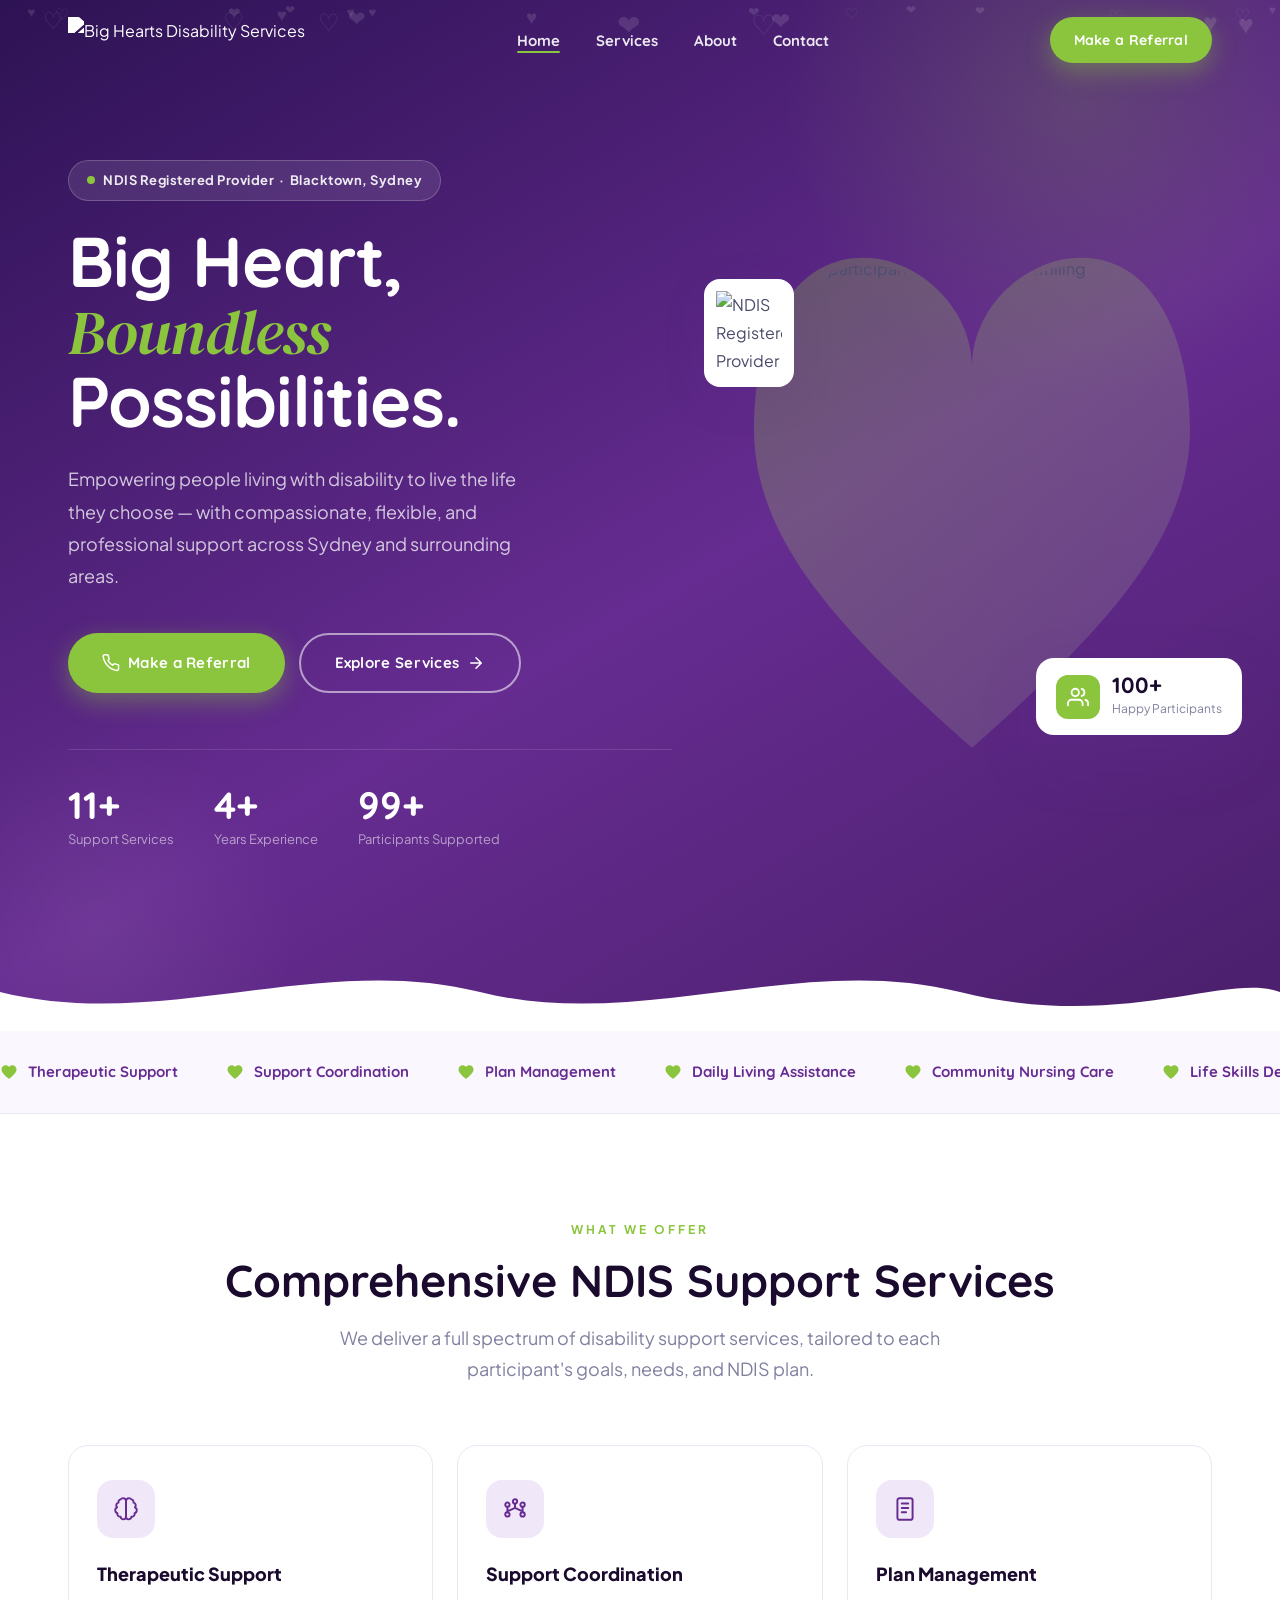
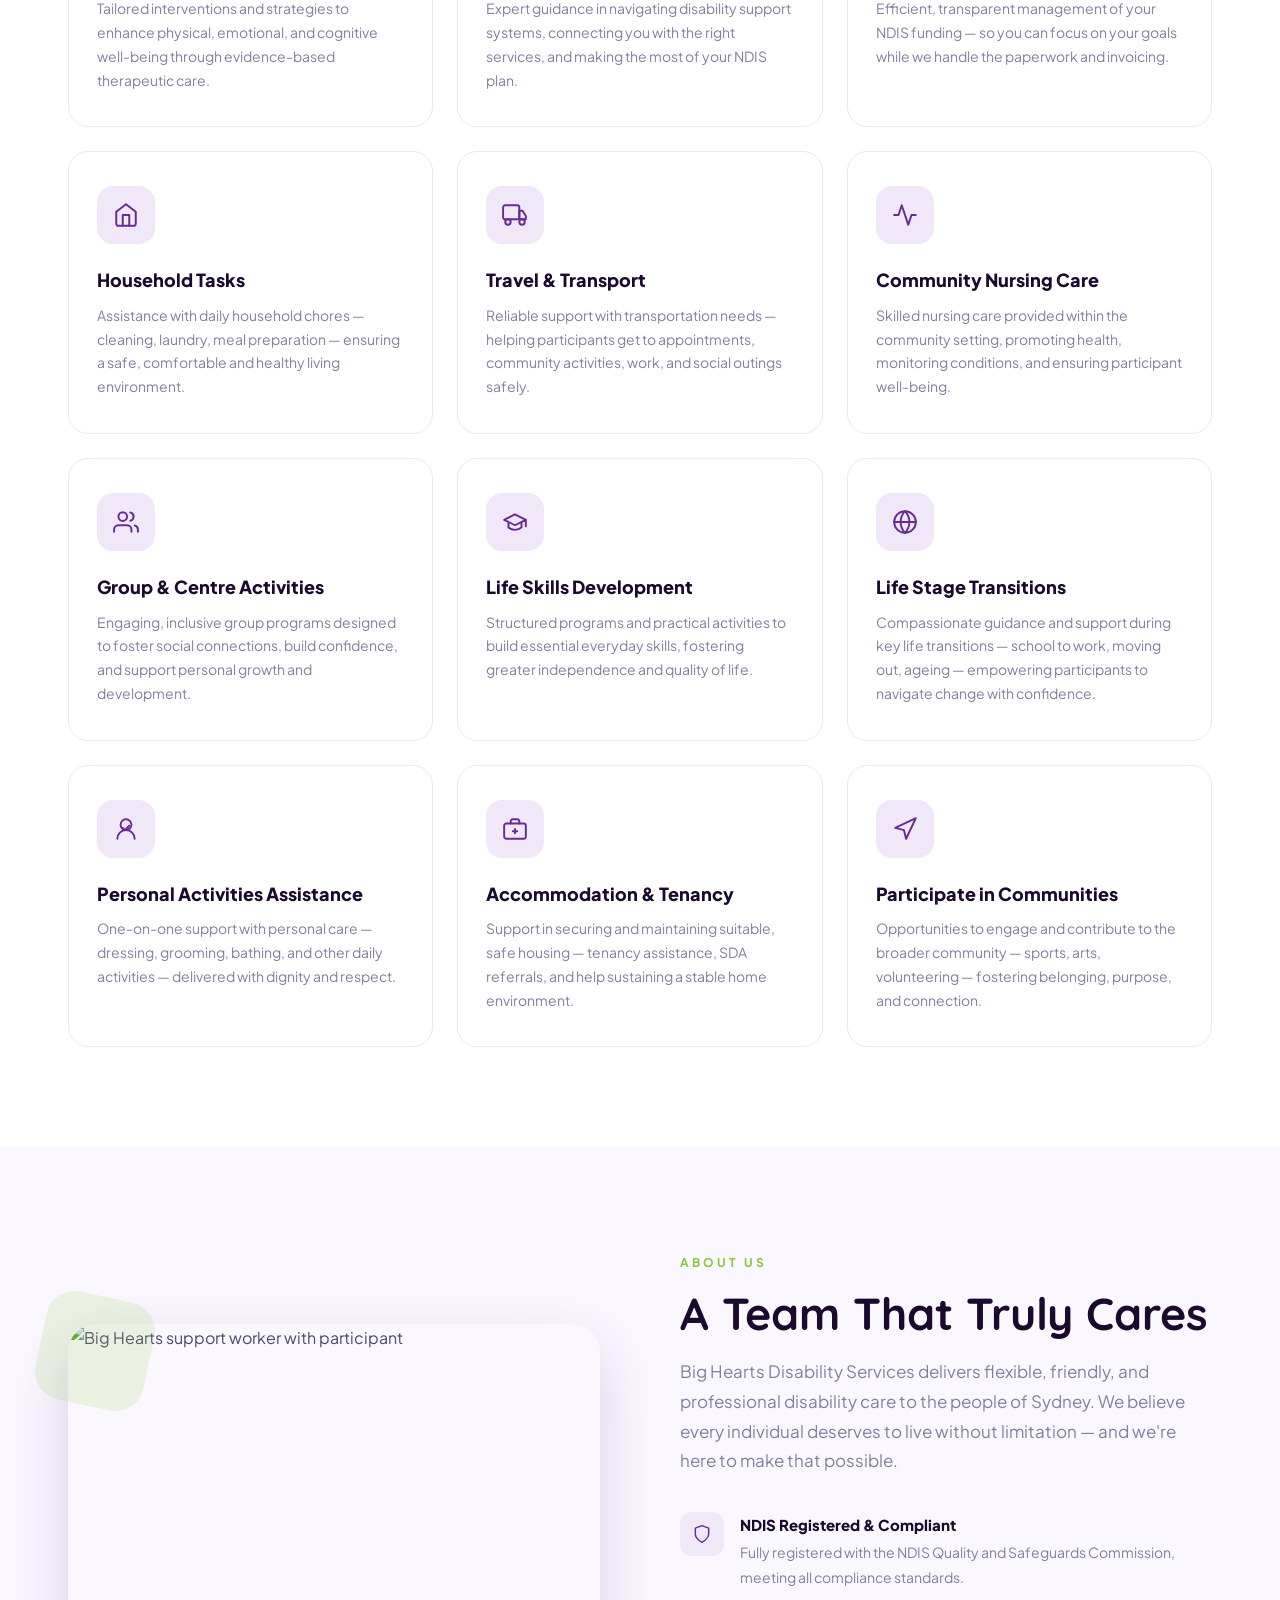
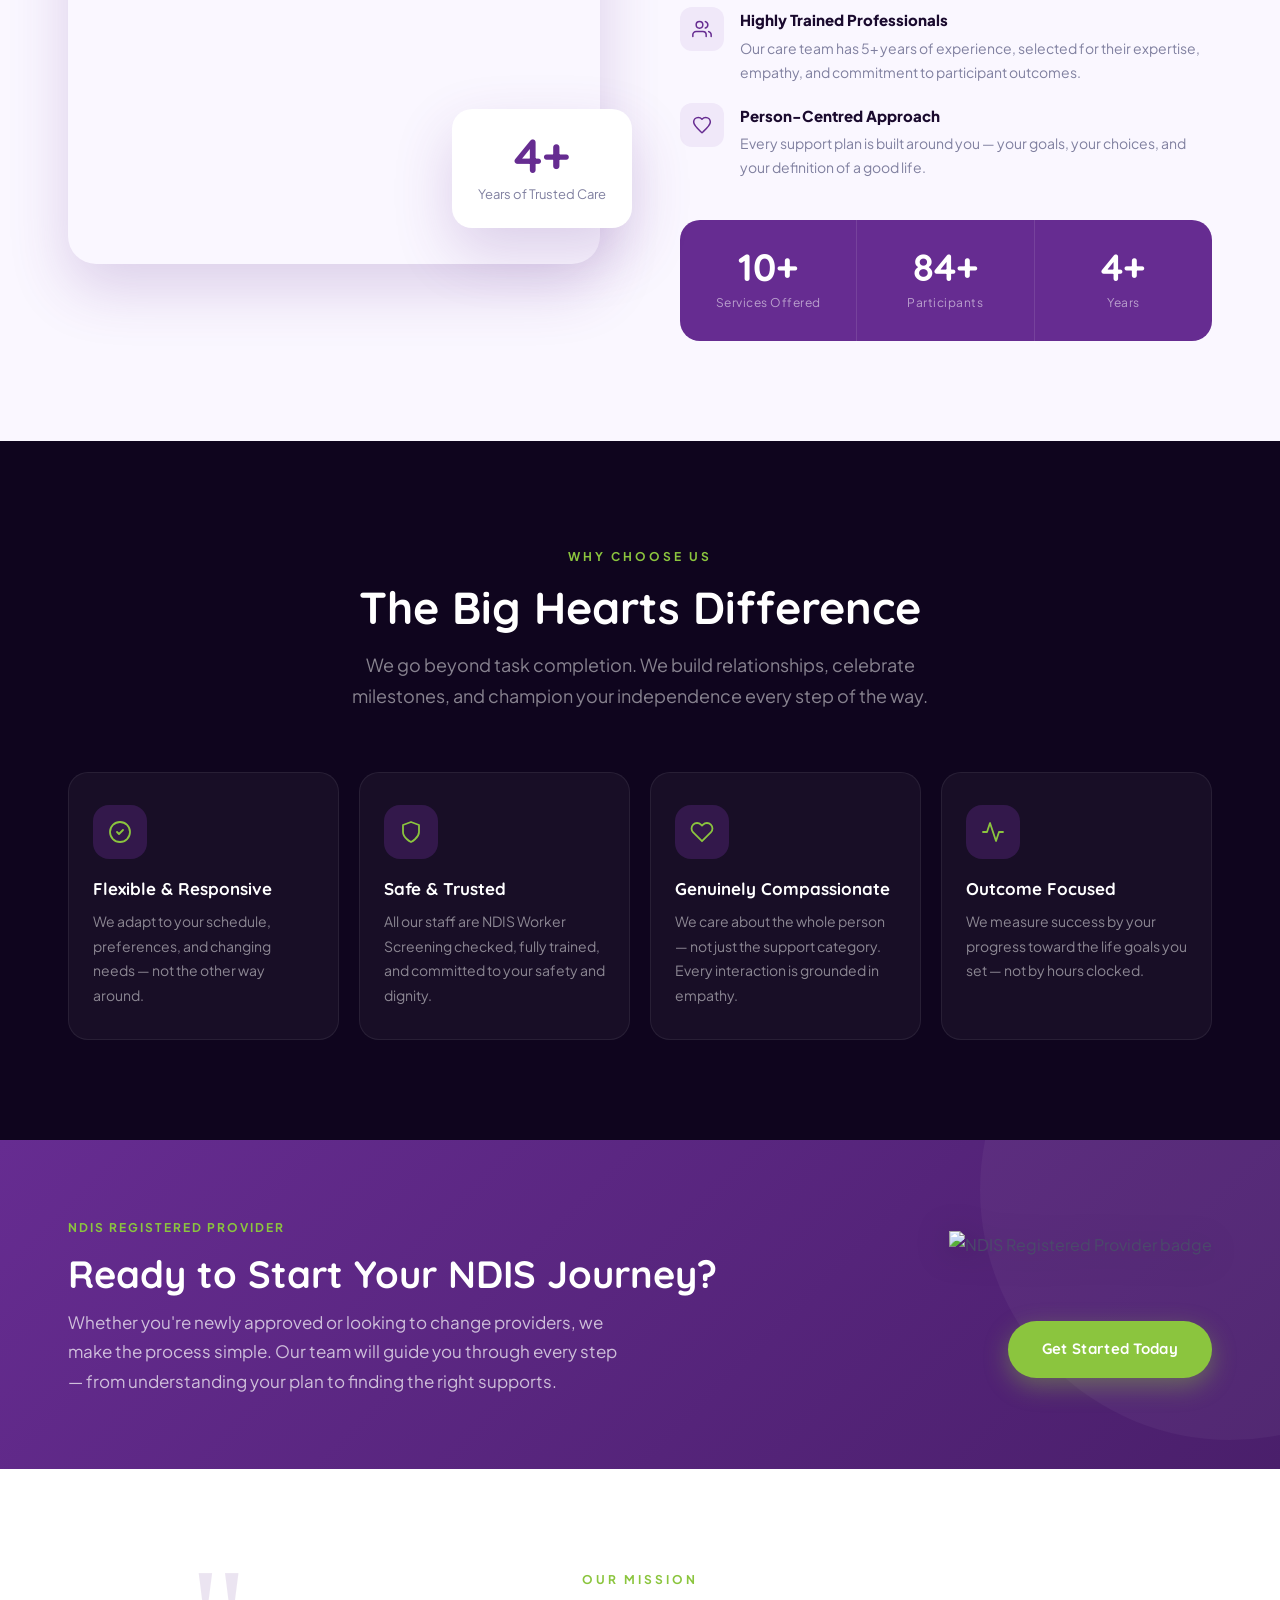
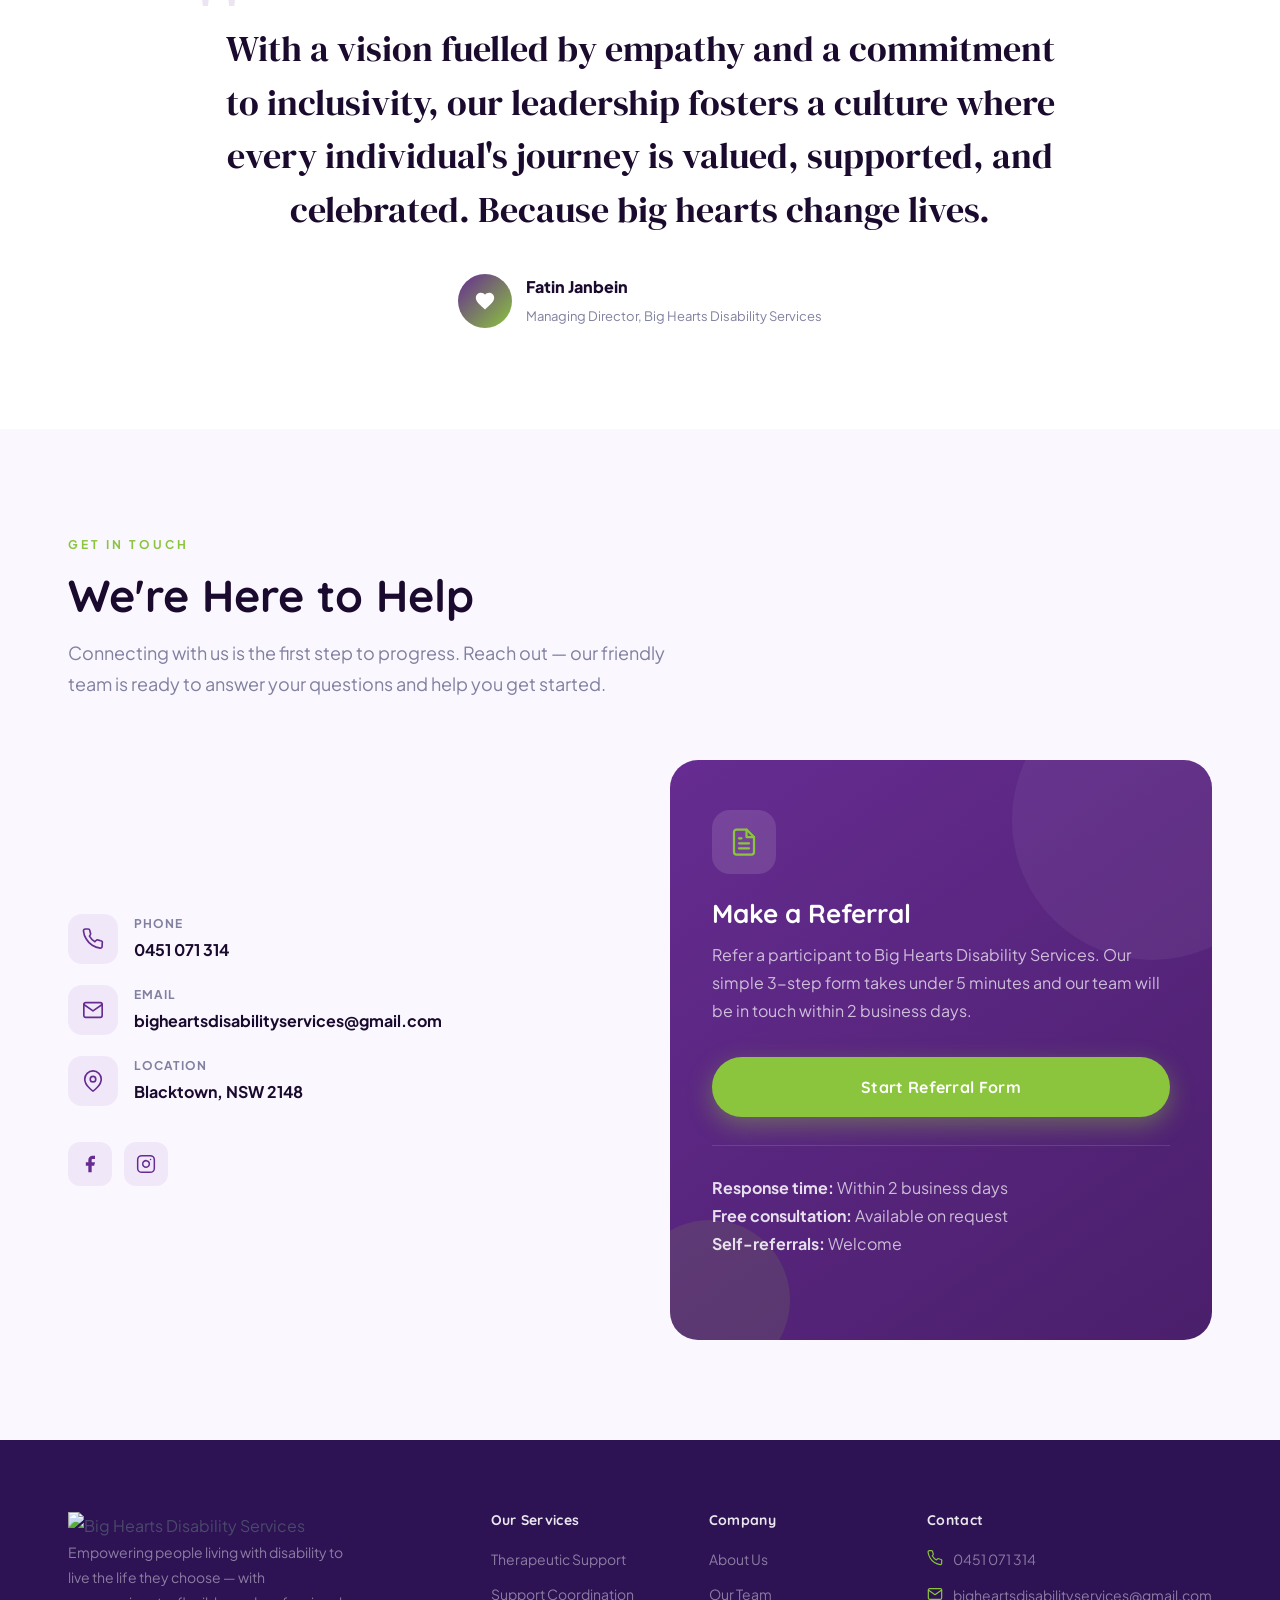
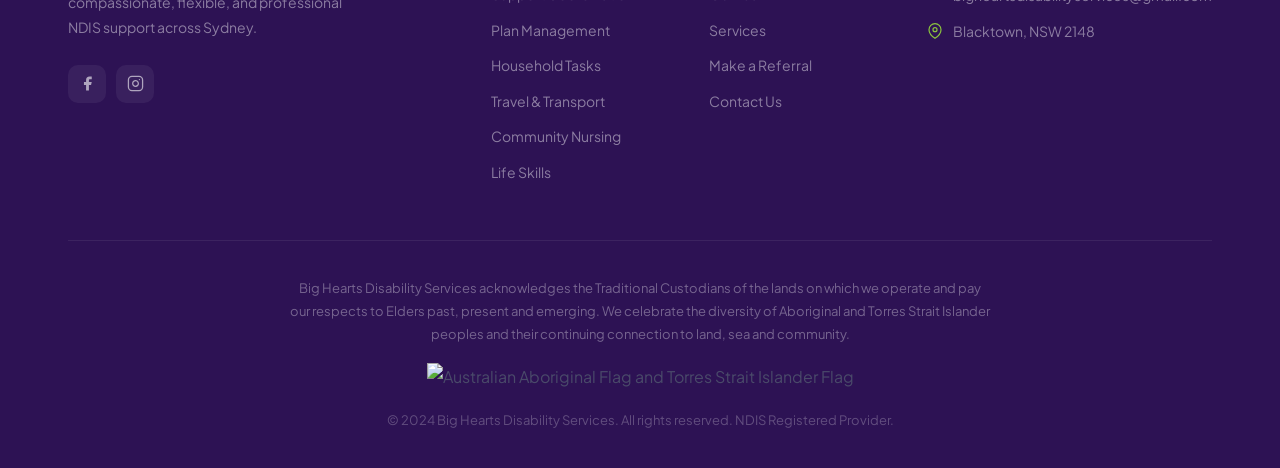
==== commit c9b5c9b0: "Fix 7 visual issues reported - Hero image: egg blob → proper heart shape (SVG clipPath) - Marquee: f" ====
--- a/index.html
+++ b/index.html
@@ -442,7 +442,7 @@
   <div class="container">
     <div class="ndis-inner">
       <div class="ndis-text reveal">
-        <span class="lbl" style="color:rgba(255,255,255,0.5)">NDIS Registered Provider</span>
+        <span class="lbl" style="color:#8BC53E;letter-spacing:2px">NDIS Registered Provider</span>
         <h2>Ready to Start Your NDIS Journey?</h2>
         <p>Whether you're newly approved or looking to change providers, we make the process simple. Our team will guide you through every step — from understanding your plan to finding the right supports.</p>
       </div>
@@ -464,10 +464,12 @@
       <span class="lbl" style="display:block;text-align:center;margin-bottom:32px">Our Mission</span>
       <div class="quote-mark" aria-hidden="true">"</div>
       <p class="quote-text">
-        With a vision fuelled by empathy and a commitment to inclusivity, our leadership fosters a culture where every individual's journey is valued, supported, and celebrated — because big hearts change lives.
+        With a vision fuelled by empathy and a commitment to inclusivity, our leadership fosters a culture where every individual's journey is valued, supported, and celebrated. Because big hearts change lives.
       </p>
       <div class="quote-author">
-        <div class="q-avatar" aria-hidden="true">FJ</div>
+        <div class="q-avatar" aria-hidden="true">
+          <svg viewBox="0 0 24 24" fill="currentColor" style="width:22px;height:22px"><path d="M12 21.35l-1.45-1.32C5.4 15.36 2 12.28 2 8.5 2 5.42 4.42 3 7.5 3c1.74 0 3.41.81 4.5 2.09C13.09 3.81 14.76 3 16.5 3 19.58 3 22 5.42 22 8.5c0 3.78-3.4 6.86-8.55 11.54L12 21.35z"/></svg>
+        </div>
         <div>
           <span class="q-name">Fatin Janbein</span>
           <span class="q-role">Managing Director, Big Hearts Disability Services</span>
@@ -634,6 +636,15 @@
   </div>
 </footer>
 
+<!-- Heart clip path for hero image -->
+<svg style="position:absolute;width:0;height:0;overflow:hidden" aria-hidden="true">
+  <defs>
+    <clipPath id="heartClip" clipPathUnits="objectBoundingBox">
+      <path d="M0.5,0.23 C0.5,0.12 0.38,0.02 0.25,0.02 C0.08,0.02 0,0.18 0,0.35 C0,0.56 0.18,0.73 0.5,0.97 C0.82,0.73 1,0.56 1,0.35 C1,0.18 0.92,0.02 0.75,0.02 C0.62,0.02 0.5,0.12 0.5,0.23 Z"/>
+    </clipPath>
+  </defs>
+</svg>
+
 <script src="js/main.js"></script>
 </body>
 </html>
--- a/css/style.css
+++ b/css/style.css
@@ -153,7 +153,7 @@
   justify-content: space-between;
   width: 100%;
 }
-.nav-logo img { height: 46px; transition: filter 0.3s; }
+.nav-logo img { height: 46px; transition: filter 0.3s; filter: brightness(0) invert(1); }
 .nav.scrolled .nav-logo img { filter: none; }
 
 .nav-links { display: flex; align-items: center; gap: 36px; }
@@ -393,22 +393,21 @@
 }
 .hero-blob {
   position: absolute;
+  inset: -8px;
+  background: linear-gradient(135deg, rgba(139,197,62,0.30), rgba(255,255,255,0.10));
+  clip-path: url(#heartClip);
+  animation: heartPulse 4s ease-in-out infinite;
+}
+@keyframes heartPulse {
+  0%,100% { transform: scale(1); }
+  50%      { transform: scale(1.03); }
+}
+.hero-img {
+  position: absolute;
   inset: 0;
-  border-radius: 65% 35% 55% 45% / 55% 65% 35% 45%;
-  background: linear-gradient(135deg, rgba(139,197,62,0.25), rgba(255,255,255,0.08));
-  animation: morph 10s ease-in-out infinite;
-}
-@keyframes morph {
-  0%,100% { border-radius: 65% 35% 55% 45% / 55% 65% 35% 45%; }
-  33%      { border-radius: 40% 60% 40% 60% / 60% 40% 60% 40%; }
-  66%      { border-radius: 50% 50% 65% 35% / 35% 60% 40% 65%; }
-}
-.hero-img {
-  position: absolute;
-  inset: 16px;
   object-fit: cover;
-  border-radius: 65% 35% 55% 45% / 55% 65% 35% 45%;
-  animation: morph 10s ease-in-out infinite;
+  object-position: center top;
+  clip-path: url(#heartClip);
   filter: brightness(1.05) saturate(1.05);
 }
 
@@ -593,6 +592,7 @@
   width: 100%;
   height: 540px;
   object-fit: cover;
+  object-position: left center;
   border-radius: 28px;
   box-shadow: var(--shadow-lg);
   display: block;
@@ -810,7 +810,7 @@
   display: grid;
   grid-template-columns: 1fr 1fr;
   gap: 60px;
-  align-items: start;
+  align-items: center;
 }
 
 .contact-items { display: flex; flex-direction: column; gap: 20px; margin-bottom: 36px; }
@@ -891,7 +891,7 @@
 /* ═══════════════════════════════════════════
    FOOTER
 ═══════════════════════════════════════════ */
-.footer { background: var(--dark); padding-top: 72px; }
+.footer { background: #2d1254; padding-top: 72px; }
 
 .footer-top {
   display: grid;
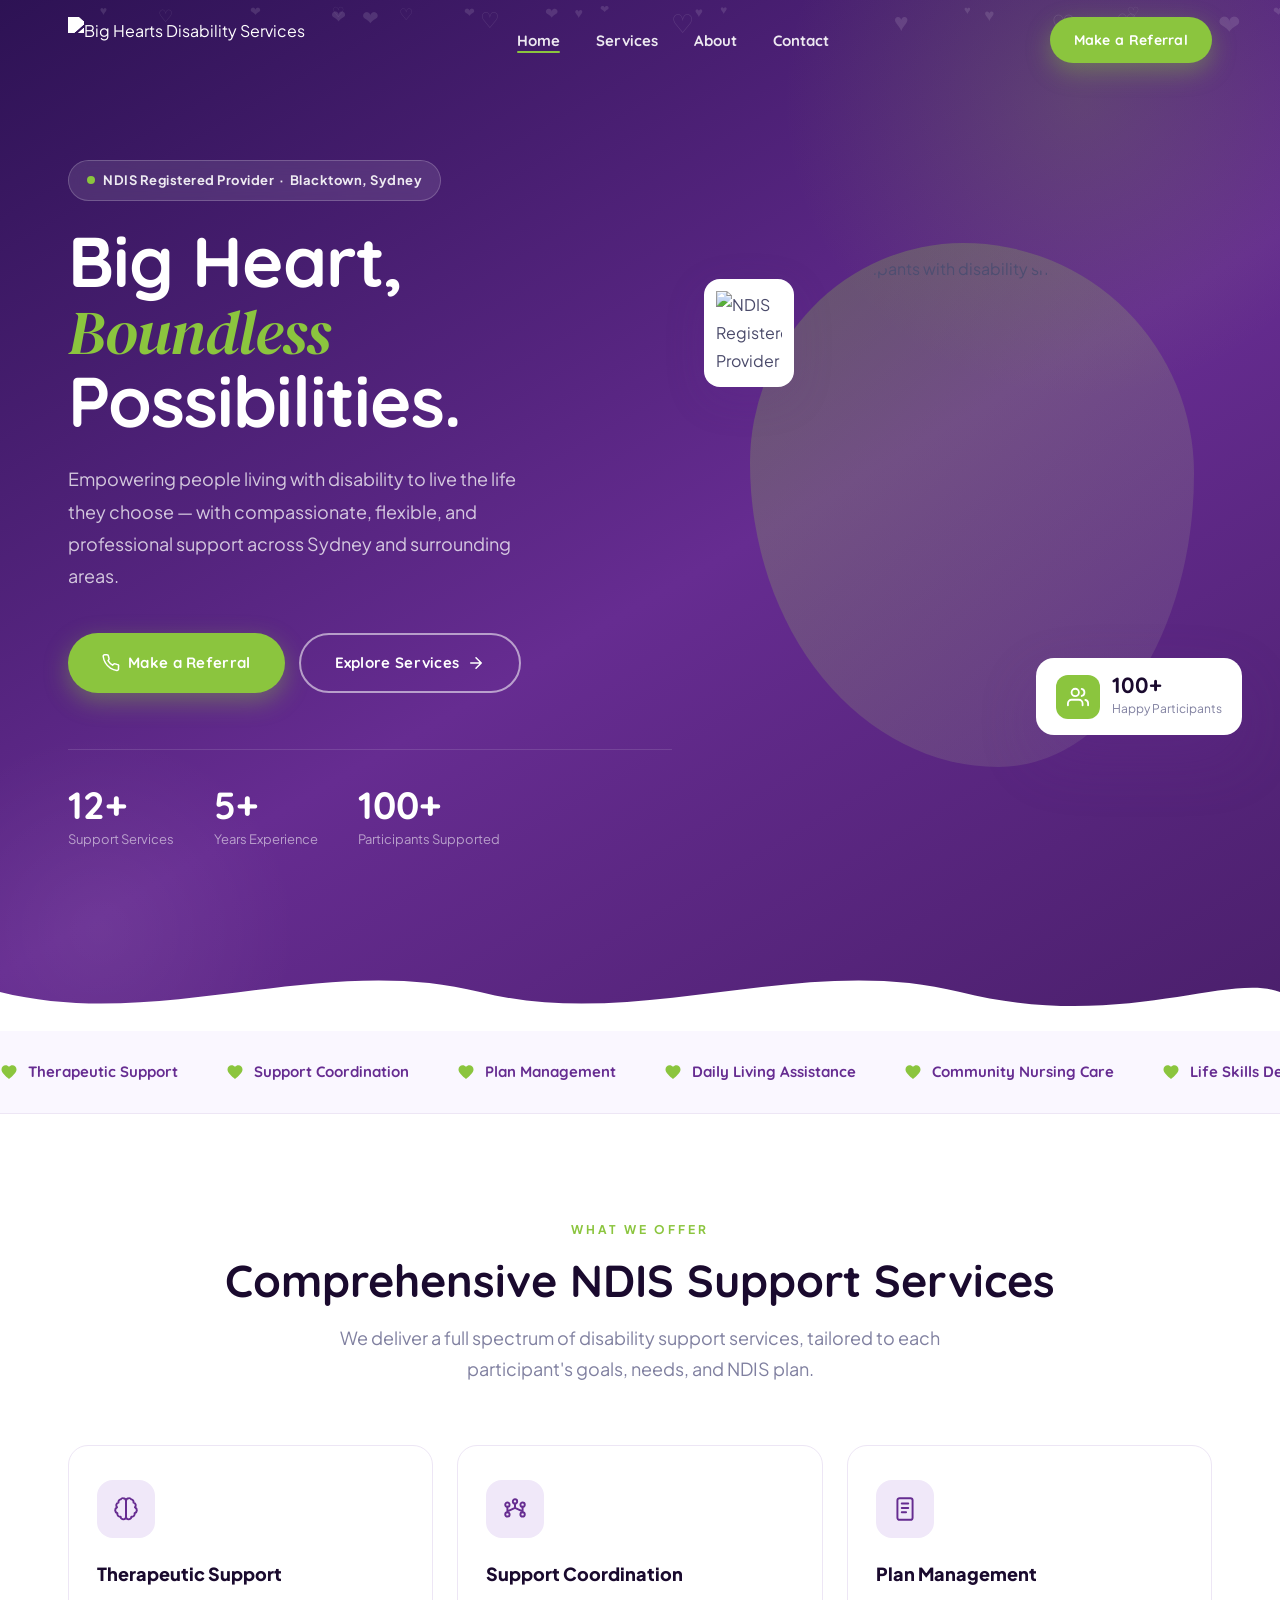
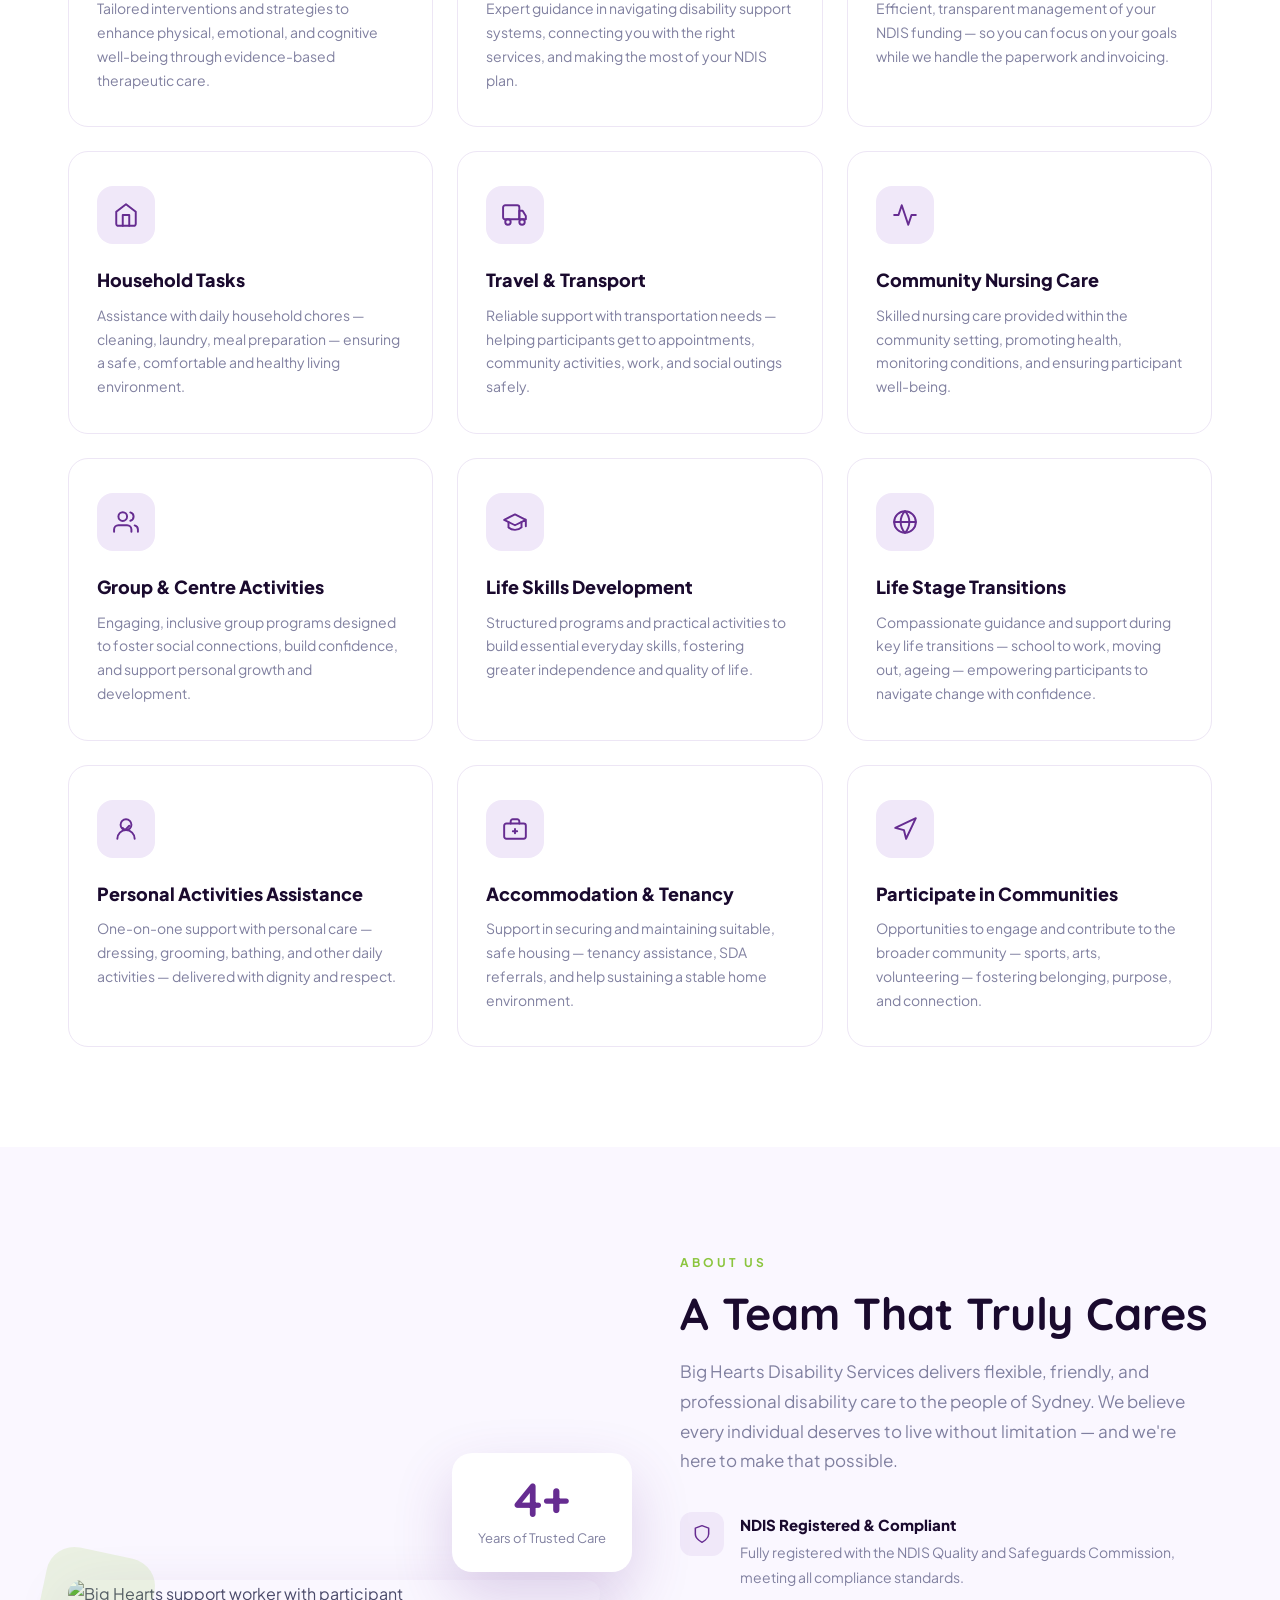
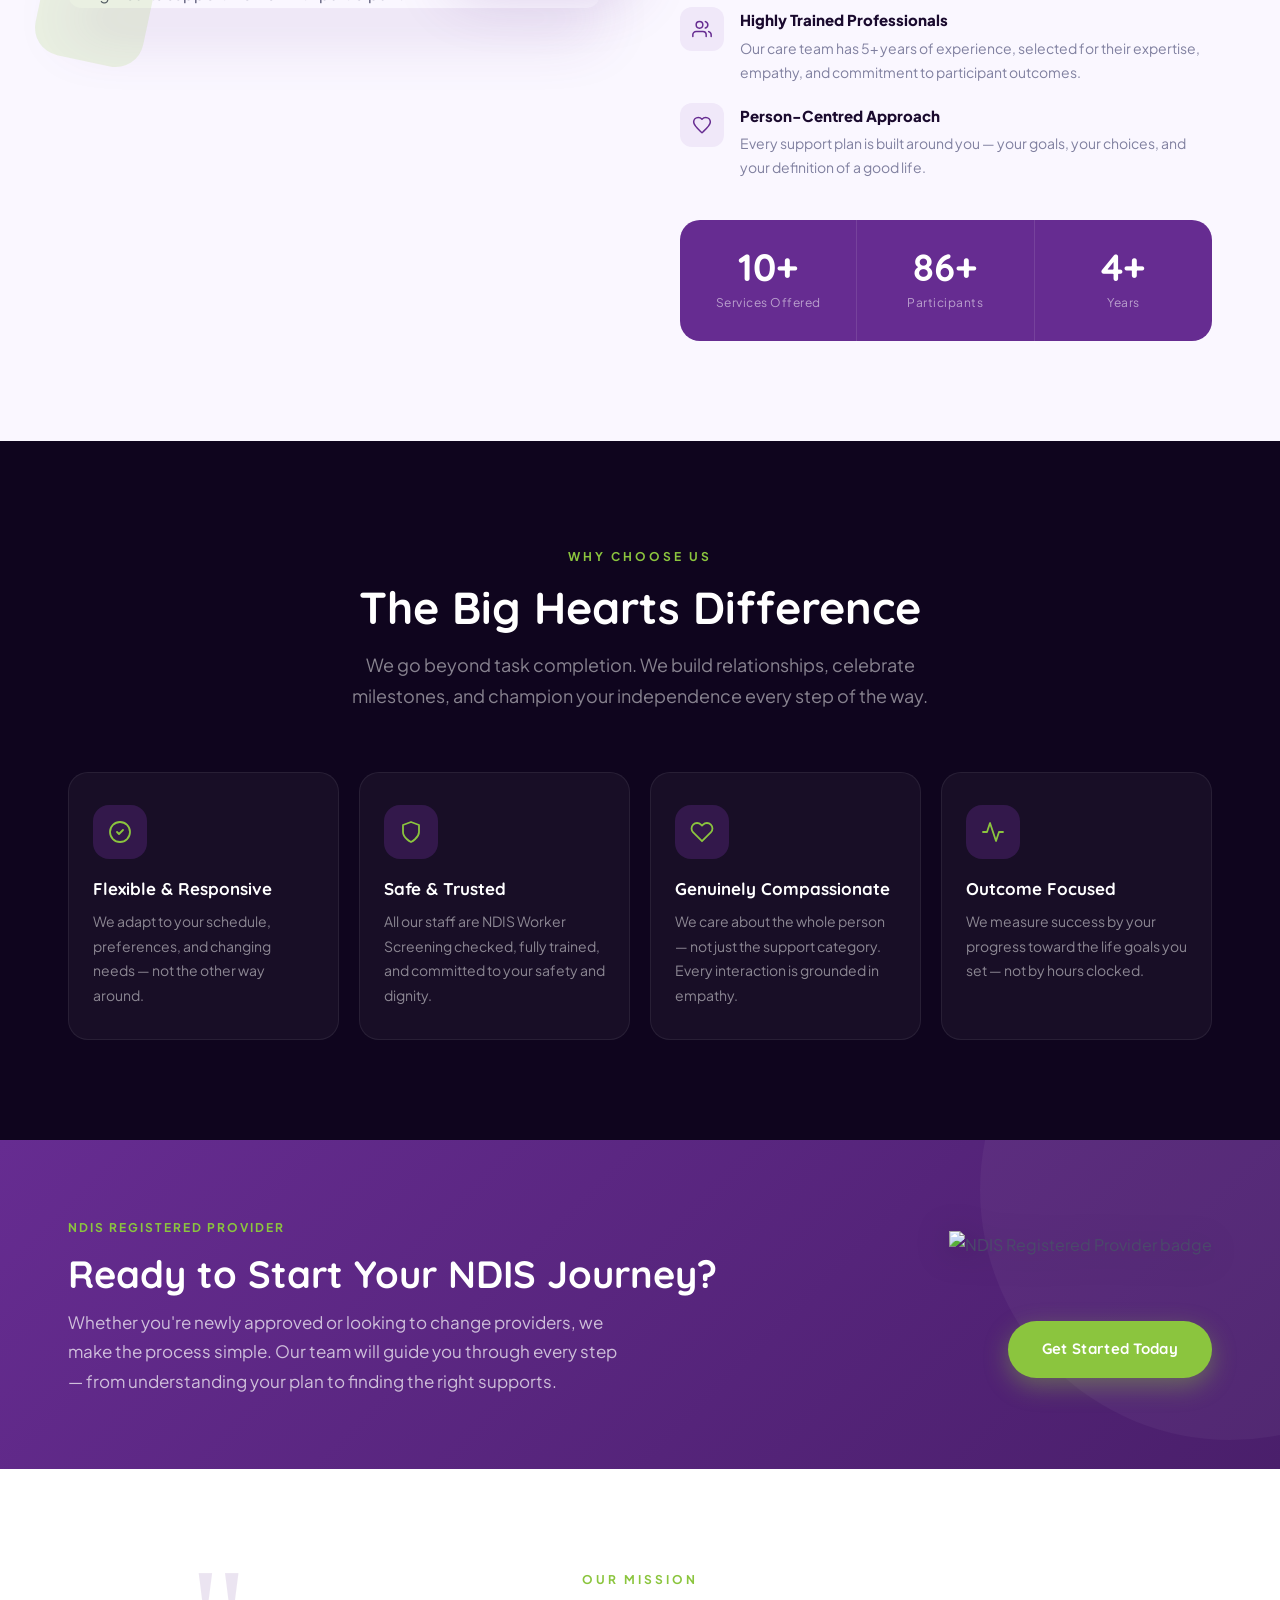
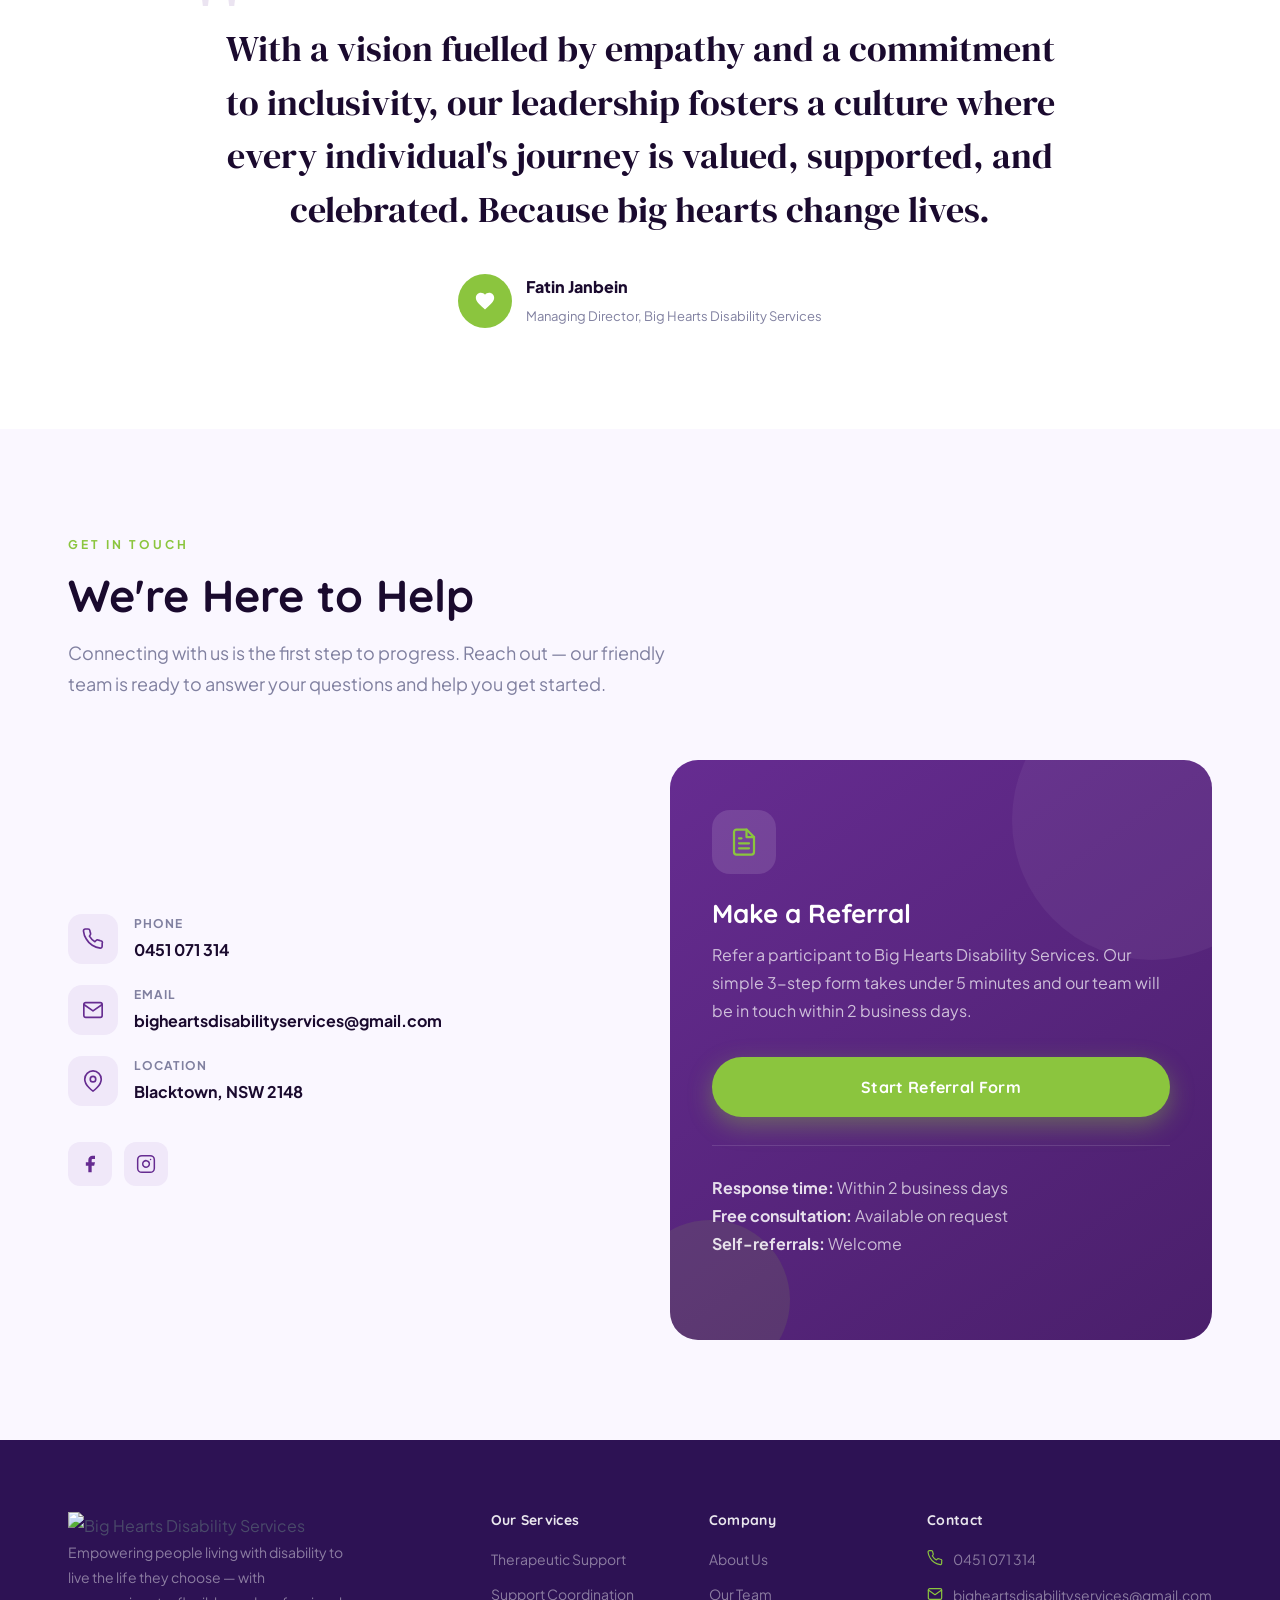
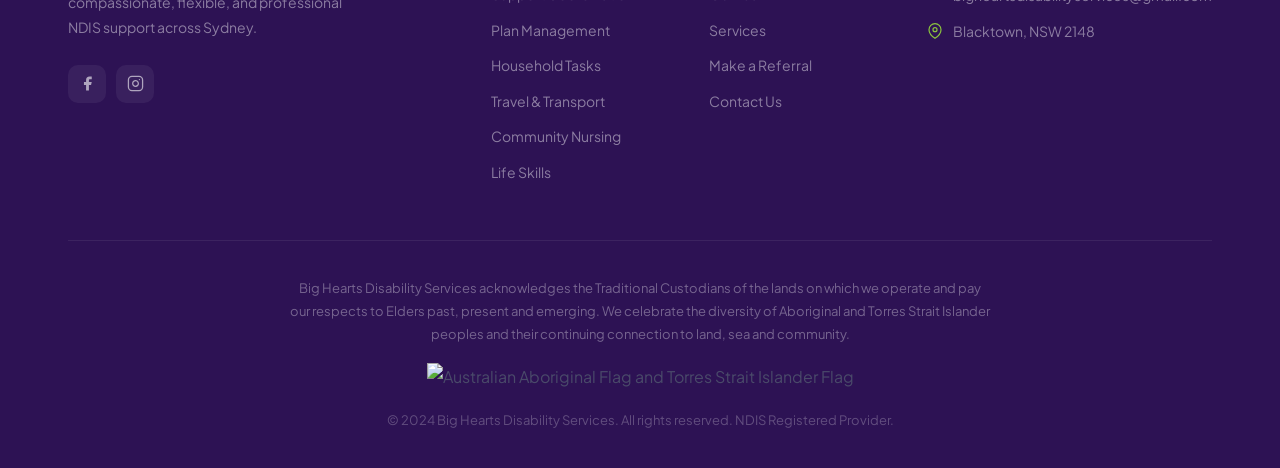
==== commit b19afe2a: "Fix hero shape and quote avatar - Replace heart clip-path with soft organic blob border-radius   (he" ====
--- a/index.html
+++ b/index.html
@@ -636,15 +636,6 @@
   </div>
 </footer>
 
-<!-- Heart clip path for hero image -->
-<svg style="position:absolute;width:0;height:0;overflow:hidden" aria-hidden="true">
-  <defs>
-    <clipPath id="heartClip" clipPathUnits="objectBoundingBox">
-      <path d="M0.5,0.23 C0.5,0.12 0.38,0.02 0.25,0.02 C0.08,0.02 0,0.18 0,0.35 C0,0.56 0.18,0.73 0.5,0.97 C0.82,0.73 1,0.56 1,0.35 C1,0.18 0.92,0.02 0.75,0.02 C0.62,0.02 0.5,0.12 0.5,0.23 Z"/>
-    </clipPath>
-  </defs>
-</svg>
-
 <script src="js/main.js"></script>
 </body>
 </html>
--- a/css/style.css
+++ b/css/style.css
@@ -393,21 +393,21 @@
 }
 .hero-blob {
   position: absolute;
-  inset: -8px;
-  background: linear-gradient(135deg, rgba(139,197,62,0.30), rgba(255,255,255,0.10));
-  clip-path: url(#heartClip);
-  animation: heartPulse 4s ease-in-out infinite;
-}
-@keyframes heartPulse {
-  0%,100% { transform: scale(1); }
-  50%      { transform: scale(1.03); }
+  inset: -12px;
+  background: linear-gradient(135deg, rgba(139,197,62,0.30), rgba(255,255,255,0.08));
+  border-radius: 48% 52% 44% 56% / 42% 44% 56% 58%;
+  animation: blobPulse 5s ease-in-out infinite;
+}
+@keyframes blobPulse {
+  0%,100% { transform: scale(1);    border-radius: 48% 52% 44% 56% / 42% 44% 56% 58%; }
+  50%      { transform: scale(1.02); border-radius: 52% 48% 56% 44% / 56% 56% 44% 44%; }
 }
 .hero-img {
   position: absolute;
   inset: 0;
   object-fit: cover;
   object-position: center top;
-  clip-path: url(#heartClip);
+  border-radius: 46% 54% 42% 58% / 40% 42% 58% 60%;
   filter: brightness(1.05) saturate(1.05);
 }
 
@@ -590,9 +590,7 @@
 .about-visual { position: relative; }
 .about-img {
   width: 100%;
-  height: 540px;
-  object-fit: cover;
-  object-position: left center;
+  height: auto;
   border-radius: 28px;
   box-shadow: var(--shadow-lg);
   display: block;
@@ -789,7 +787,7 @@
 }
 .q-avatar {
   width: 54px; height: 54px;
-  background: linear-gradient(135deg, var(--purple), var(--green));
+  background: var(--green);
   border-radius: 50%;
   display: flex; align-items: center; justify-content: center;
   font-family: 'Quicksand', sans-serif;
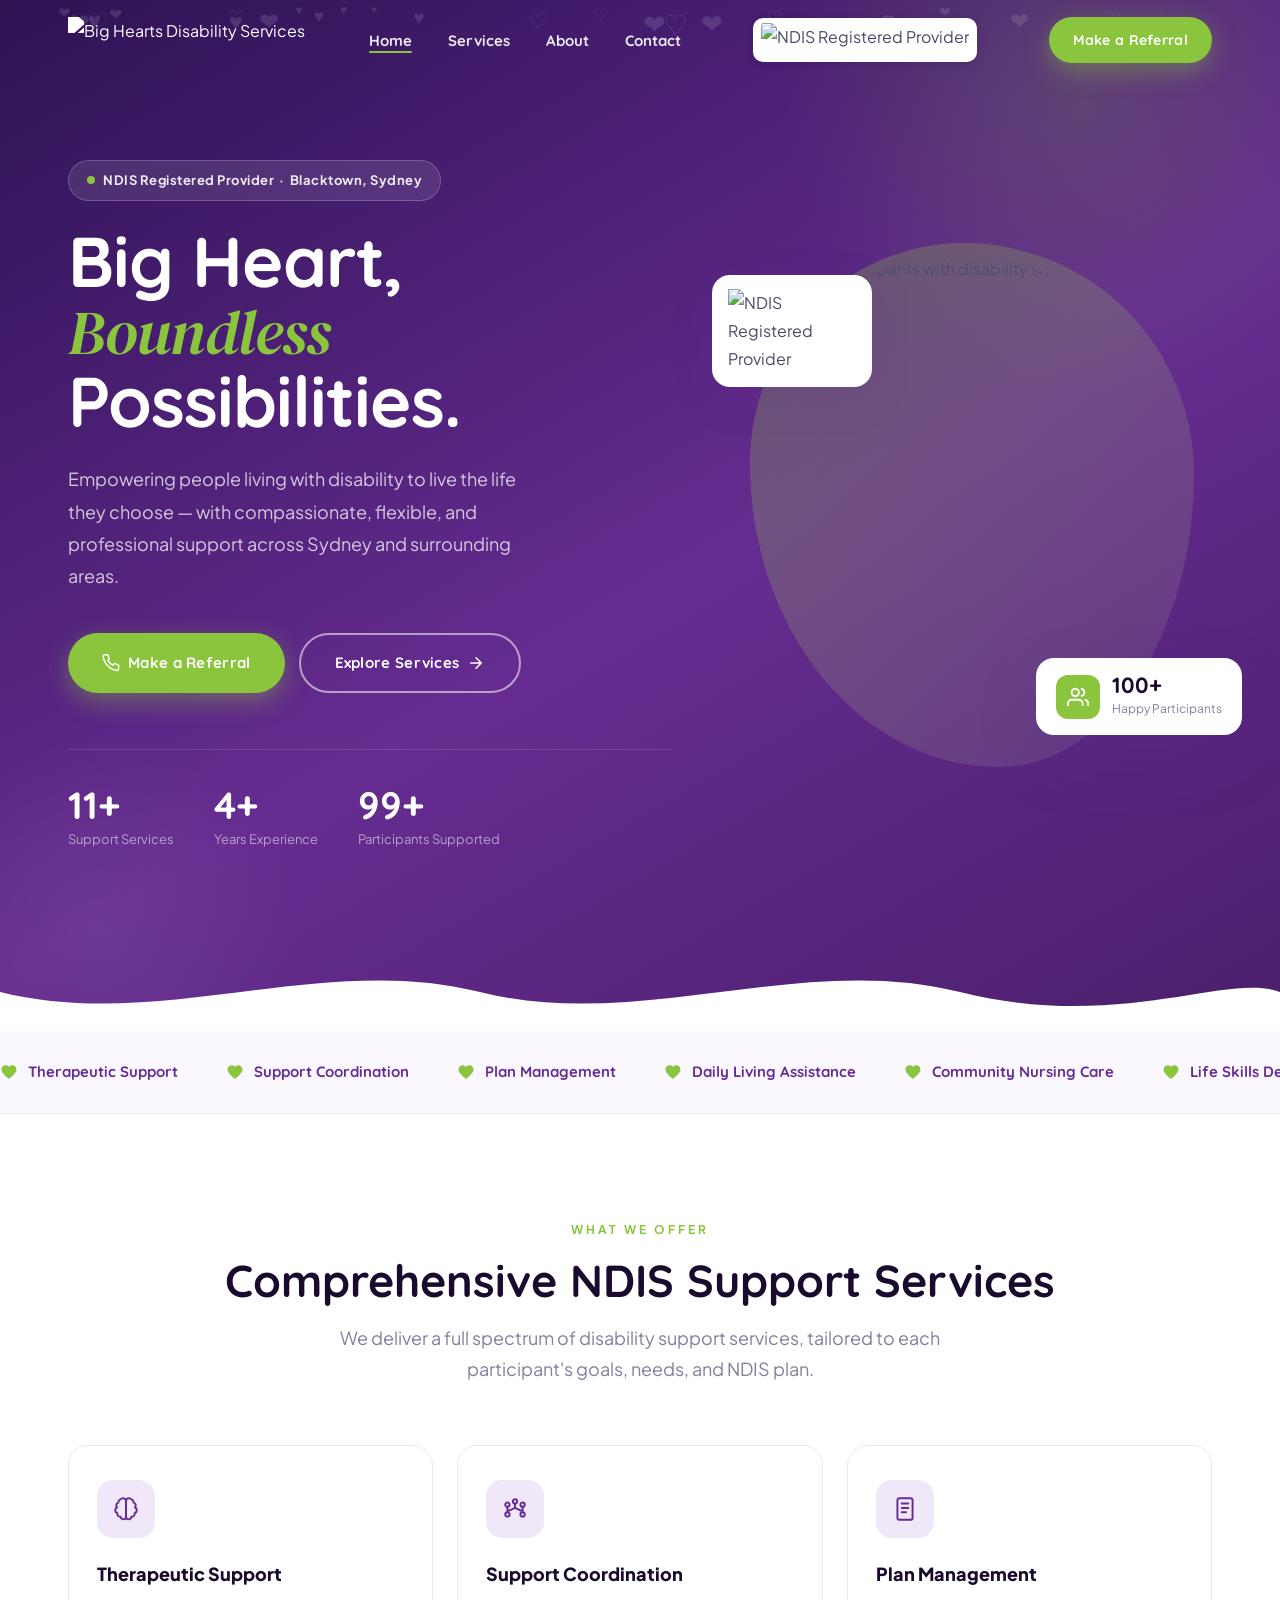
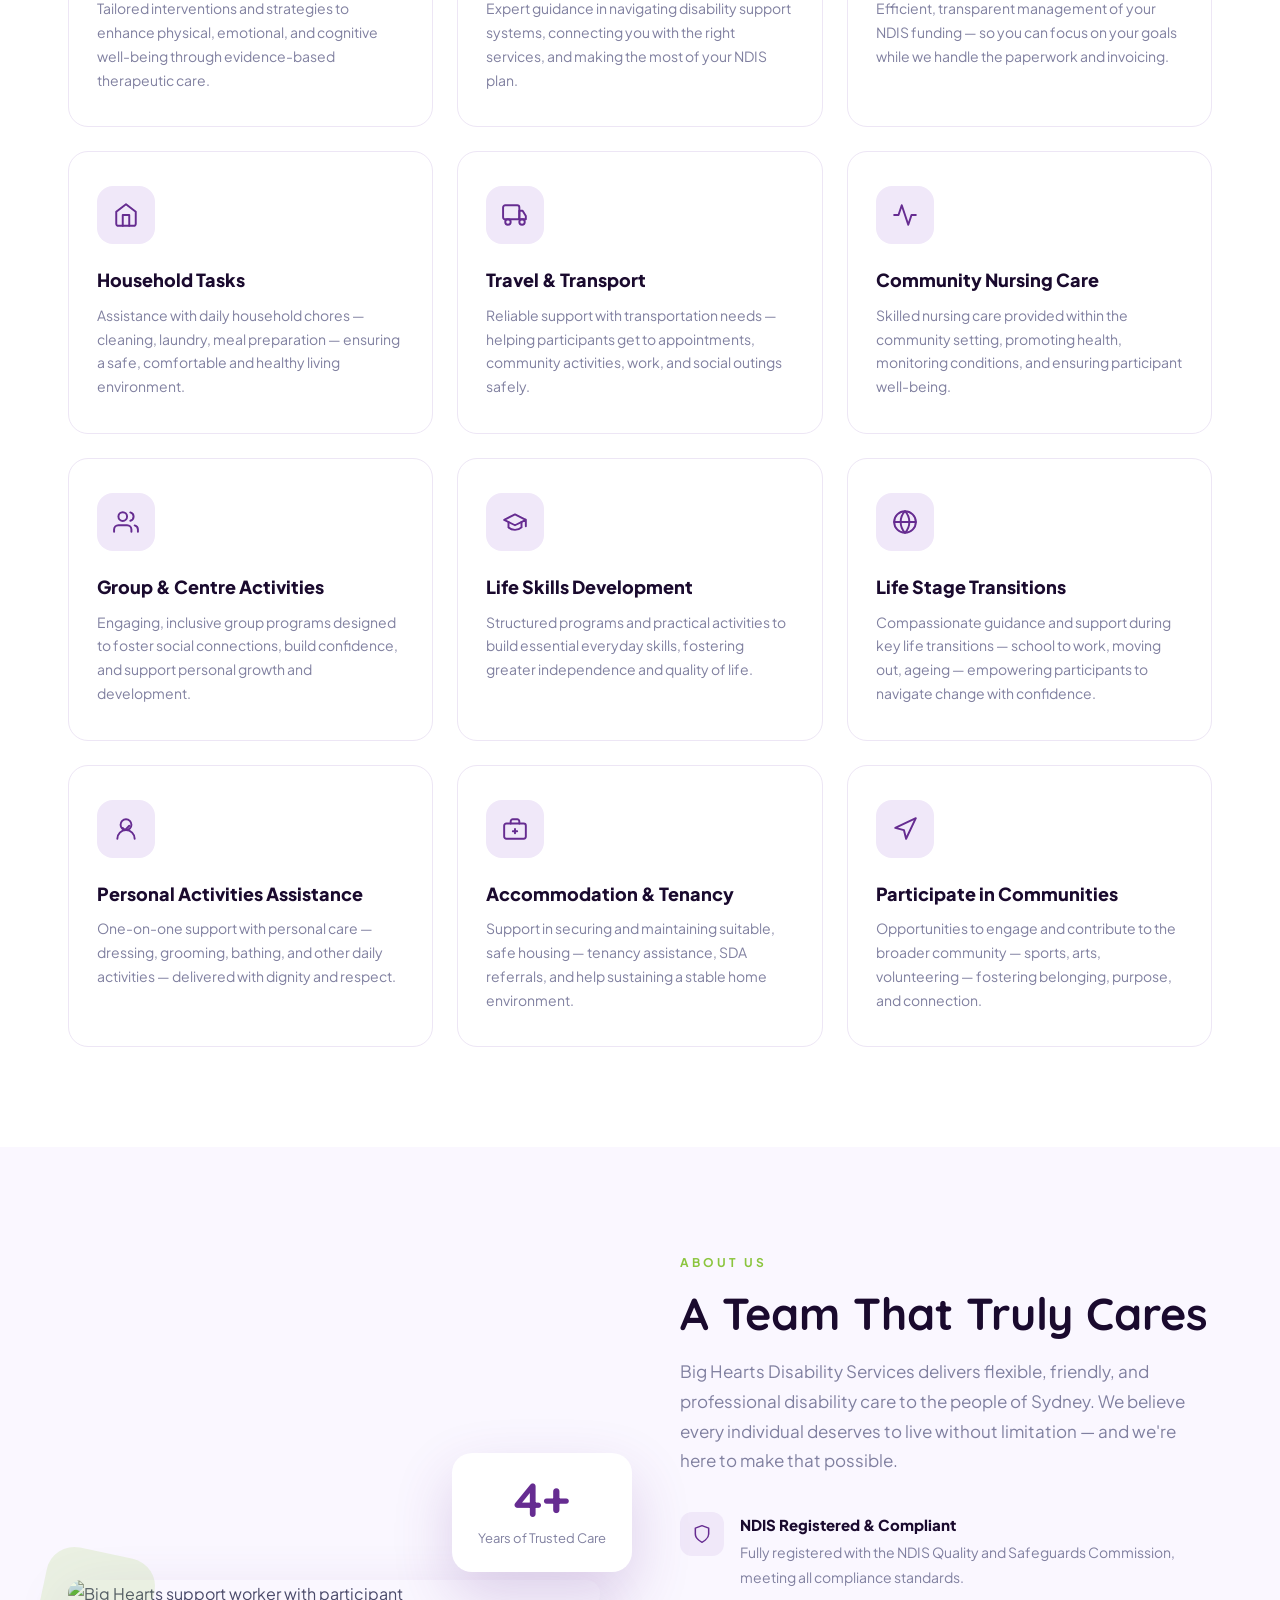
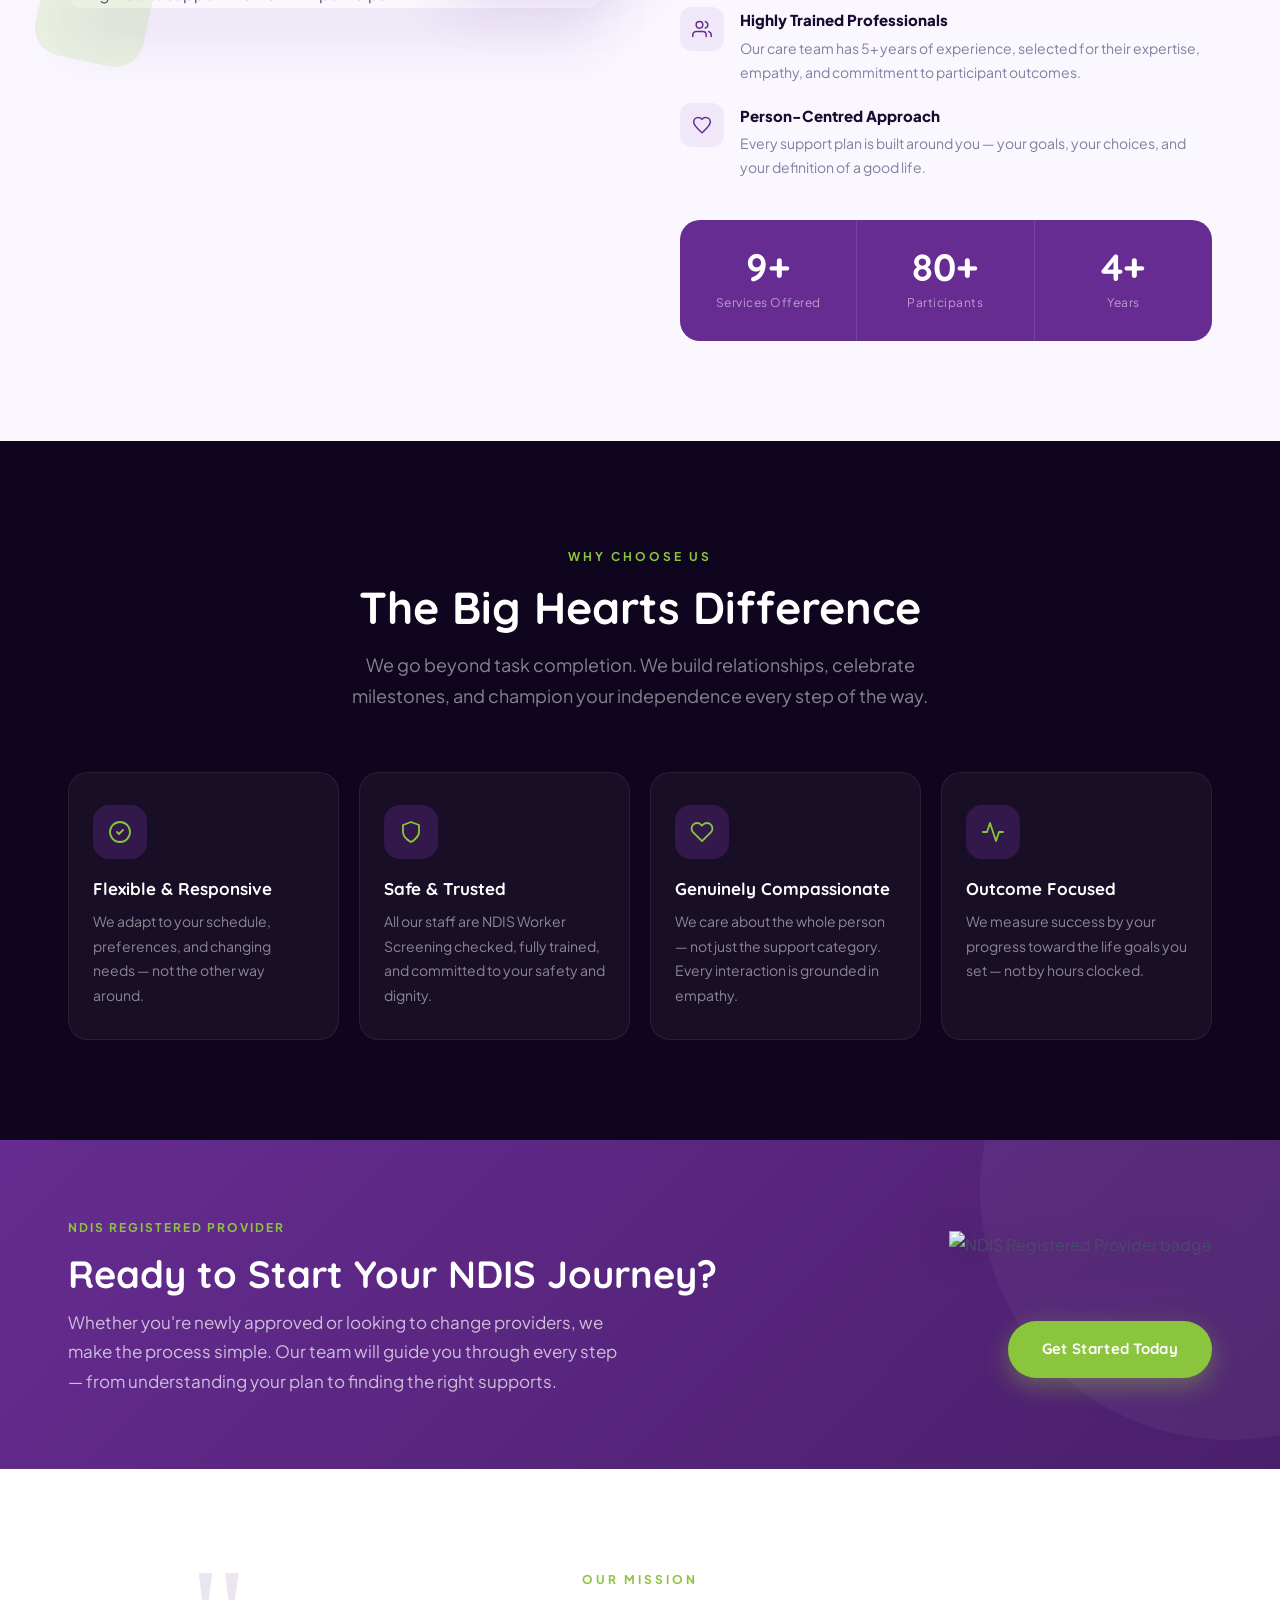
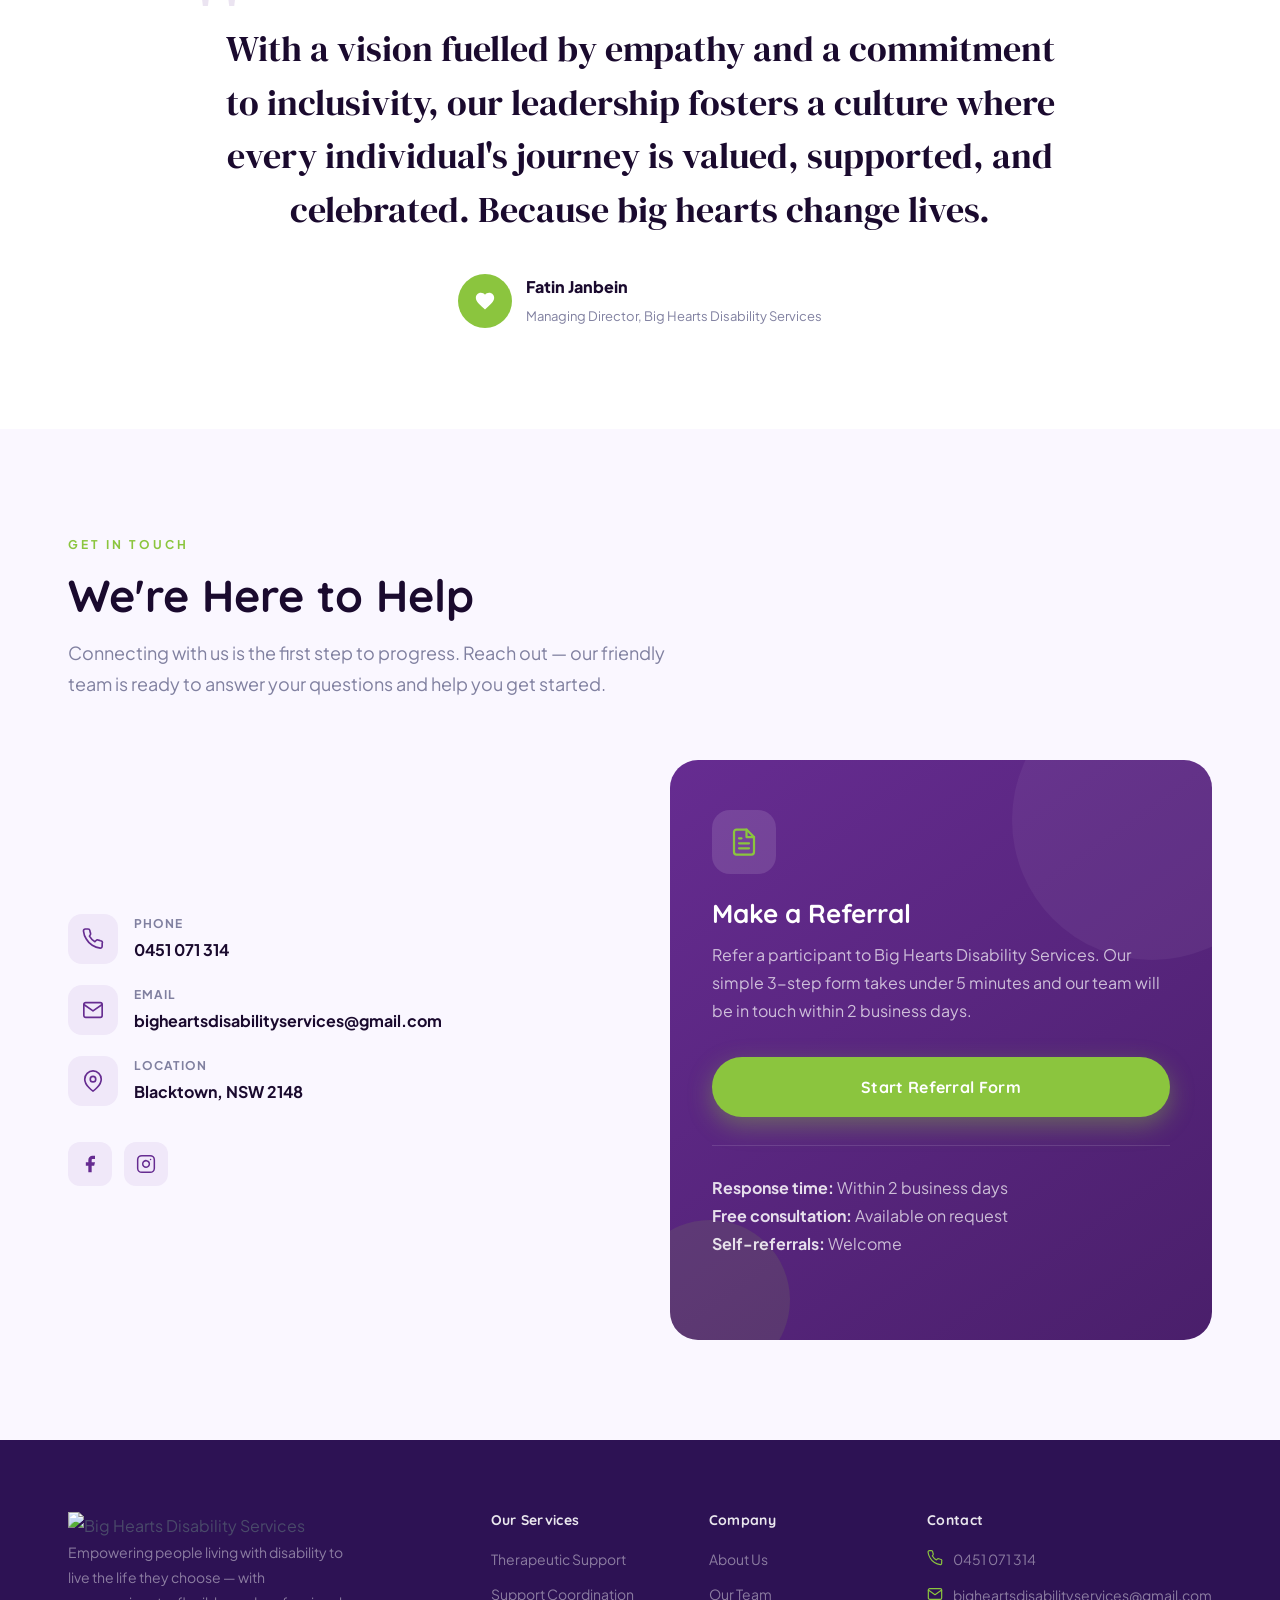
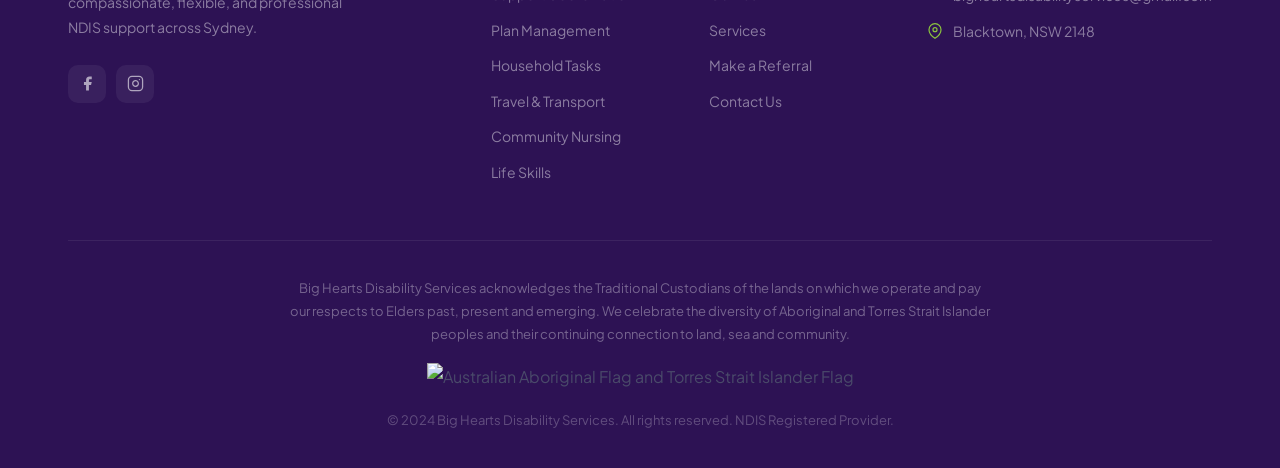
==== commit c30d6e2e: "Pin NDIS badge to nav bar (always visible on scroll) Moves badge from hero floating card into the na" ====
--- a/index.html
+++ b/index.html
@@ -32,6 +32,9 @@
       <li><a href="#about"    class="nav-link">About</a></li>
       <li><a href="#contact"  class="nav-link">Contact</a></li>
     </ul>
+    <img class="nav-ndis-badge"
+         src="https://bigheartsdisabilityservices.com.au/wp-content/uploads/2024/05/920aae29-fc77-4cec-a620-0a052c95d4aa.png"
+         alt="NDIS Registered Provider" />
     <a href="referral.html" class="btn btn-green btn-sm nav-cta">Make a Referral</a>
     <button id="navToggle" class="nav-toggle" aria-label="Open menu" aria-expanded="false">
       <span></span><span></span><span></span>
--- a/css/style.css
+++ b/css/style.css
@@ -180,6 +180,15 @@
 .nav-link:hover::after, .nav-link.active::after { transform: scaleX(1); }
 .nav.scrolled .nav-link { color: var(--dark2); }
 .nav.scrolled .nav-link:hover { color: var(--purple); }
+.nav-ndis-badge {
+  height: 44px;
+  width: auto;
+  background: #fff;
+  border-radius: 10px;
+  padding: 5px 8px;
+  box-shadow: 0 2px 10px rgba(0,0,0,0.12);
+  margin-left: 8px;
+}
 .nav-cta { margin-left: 8px; }
 
 /* Hamburger */
@@ -444,13 +453,13 @@
 
 .hero-ndis {
   position: absolute;
-  top: 24px;
-  left: -28px;
+  top: 20px;
+  left: -20px;
   background: #fff;
-  border-radius: 16px;
-  padding: 12px;
+  border-radius: 18px;
+  padding: 14px 16px;
   box-shadow: var(--shadow-md);
-  width: 90px;
+  width: 160px;
   animation: heroFloat 7s ease-in-out infinite 2s;
 }
 .hero-ndis img { width: 100%; }
@@ -1019,7 +1028,8 @@
   .why-grid  { grid-template-columns: 1fr; }
   .hero-stats { flex-wrap: wrap; gap: 24px; }
   .hero-stat { flex: 1; min-width: 80px; text-align: center; }
-  .nav-links  { display: none; }
-  .nav-cta    { display: none; }
-  .nav-toggle { display: flex; }
-}
+  .nav-links      { display: none; }
+  .nav-cta        { display: none; }
+  .nav-ndis-badge { display: none; }
+  .nav-toggle     { display: flex; }
+}
